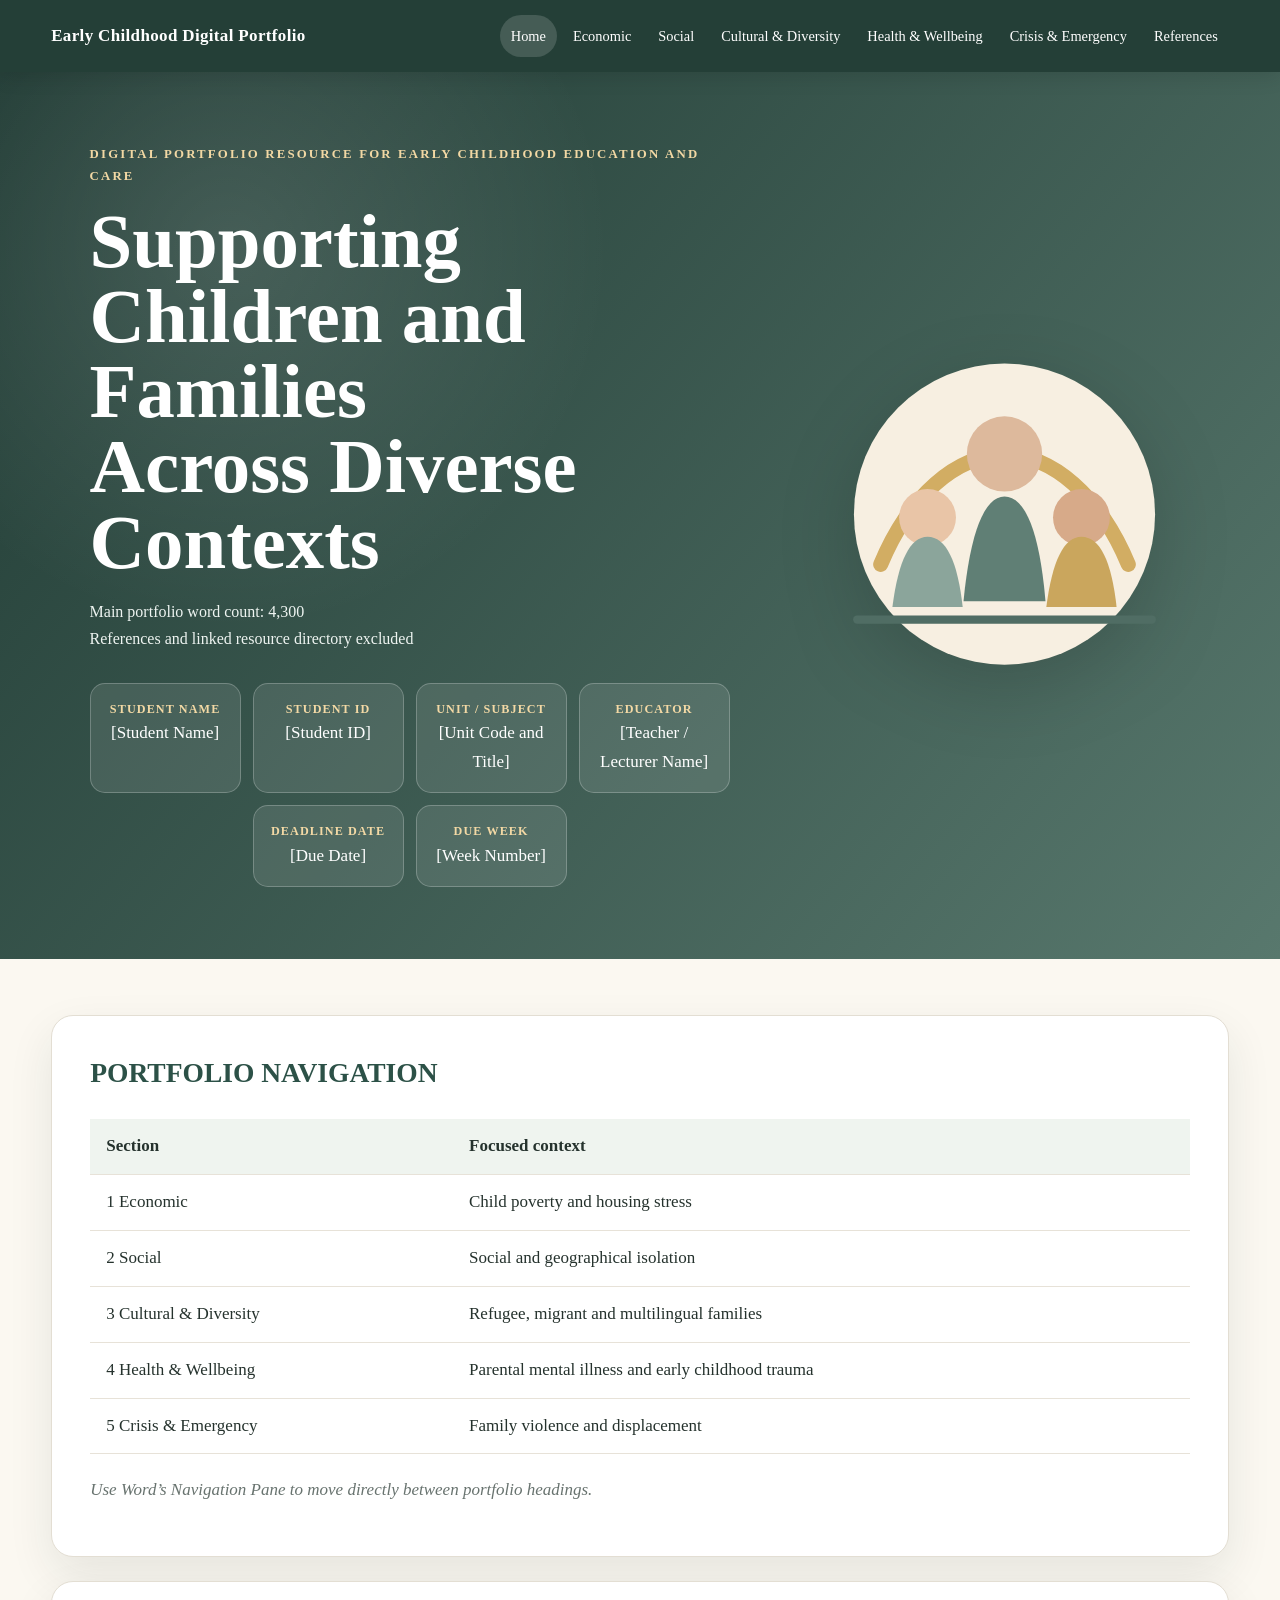
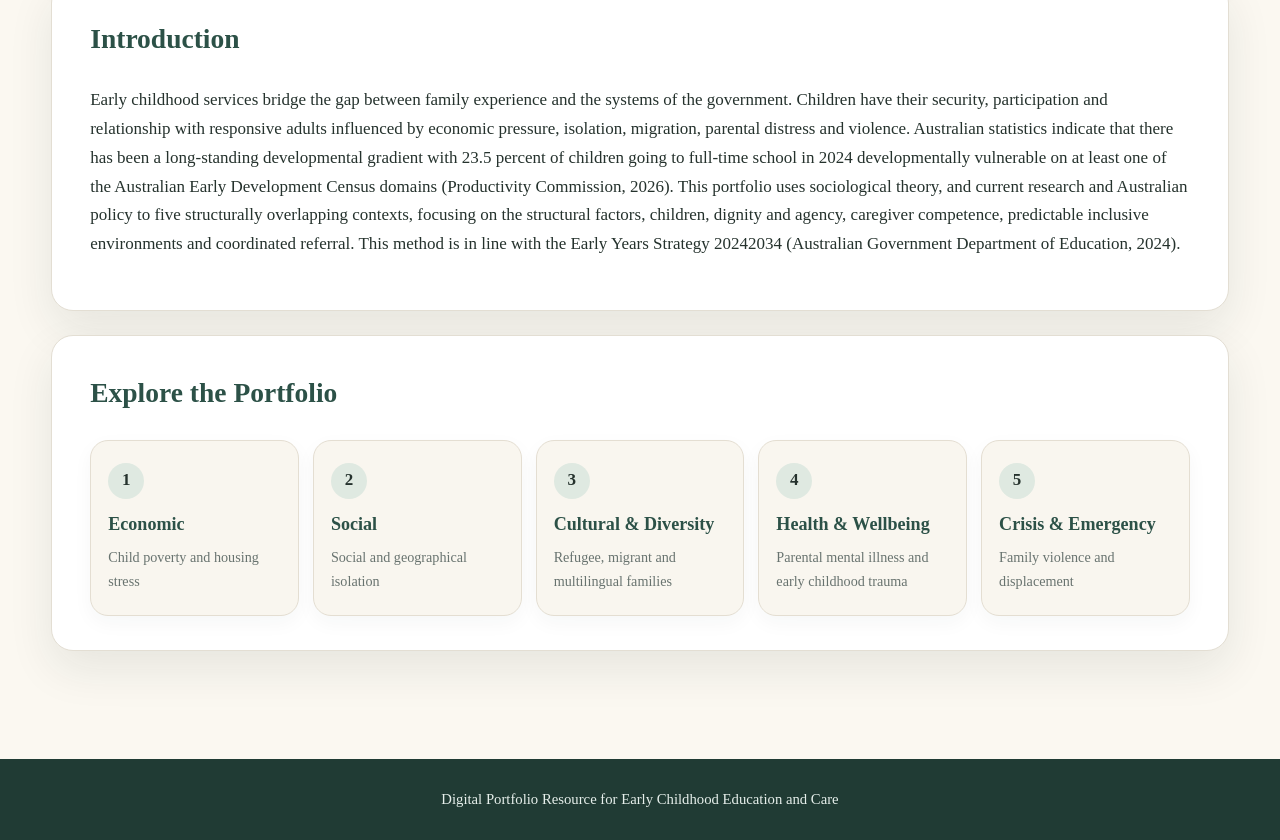
==== index.html @ db1352a1 "Force portfolio redesign refresh" ====
<!doctype html><html lang="en"><head><meta charset="utf-8"><meta name="viewport" content="width=device-width,initial-scale=1"><title>Supporting Children and Families Across Diverse Contexts</title><link rel="stylesheet" href="styles.css?v=20260817e"></head><body>
<nav><div class="brand">Early Childhood Digital Portfolio</div><div class="links">
<a class="active" href="index.html">Home</a><a href="economic.html">Economic</a><a href="social.html">Social</a>
<a href="cultural.html">Cultural &amp; Diversity</a><a href="health.html">Health &amp; Wellbeing</a>
<a href="crisis.html">Crisis &amp; Emergency</a><a href="references.html">References</a></div></nav>
<header class="home-hero"><div class="hero-inner"><div class="hero-kicker">Digital Portfolio Resource for Early Childhood Education and Care</div><h1>Supporting Children and Families<br>Across Diverse Contexts</h1><p class="wordcount">Main portfolio word count: 4,300<br>References and linked resource directory excluded</p>
<div class="details"><div class="detail"><b>Student Name</b>[Student Name]</div><div class="detail"><b>Student ID</b>[Student ID]</div><div class="detail"><b>Unit / Subject</b>[Unit Code and Title]</div><div class="detail"><b>Educator</b>[Teacher / Lecturer Name]</div><div class="detail"><b>Deadline Date</b>[Due Date]</div><div class="detail"><b>Due Week</b>[Week Number]</div></div></div></header>
<main class="home-main"><section class="home-section"><h2>PORTFOLIO NAVIGATION</h2><table class='portfolio-table'><tr><td>Section</td><td>Focused context</td></tr><tr><td>1  Economic</td><td>Child poverty and housing stress</td></tr><tr><td>2  Social</td><td>Social and geographical isolation</td></tr><tr><td>3  Cultural &amp; Diversity</td><td>Refugee, migrant and multilingual families</td></tr><tr><td>4  Health &amp; Wellbeing</td><td>Parental mental illness and early childhood trauma</td></tr><tr><td>5  Crisis &amp; Emergency</td><td>Family violence and displacement</td></tr></table><p class="nav-note">Use Word’s Navigation Pane to move directly between portfolio headings.</p></section>
<section class="home-section intro"><h2>Introduction</h2><p>Early childhood services bridge the gap between family experience and the systems of the government. Children have their security, participation and relationship with responsive adults influenced by economic pressure, isolation, migration, parental distress and violence. Australian statistics indicate that there has been a long-standing developmental gradient with 23.5 percent of children going to full-time school in 2024 developmentally vulnerable on at least one of the Australian Early Development Census domains (Productivity Commission, 2026). This portfolio uses sociological theory, and current research and Australian policy to five structurally overlapping contexts, focusing on the structural factors, children, dignity and agency, caregiver competence, predictable inclusive environments and coordinated referral. This method is in line with the Early Years Strategy 20242034 (Australian Government Department of Education, 2024).</p></section>
<section class="home-section"><h2>Explore the Portfolio</h2><div class="context-grid">
<a href="economic.html"><span>1</span><strong>Economic</strong><small>Child poverty and housing stress</small></a>
<a href="social.html"><span>2</span><strong>Social</strong><small>Social and geographical isolation</small></a>
<a href="cultural.html"><span>3</span><strong>Cultural &amp; Diversity</strong><small>Refugee, migrant and multilingual families</small></a>
<a href="health.html"><span>4</span><strong>Health &amp; Wellbeing</strong><small>Parental mental illness and early childhood trauma</small></a>
<a href="crisis.html"><span>5</span><strong>Crisis &amp; Emergency</strong><small>Family violence and displacement</small></a>
</div></section></main>
<footer>Digital Portfolio Resource for Early Childhood Education and Care</footer></body></html>
---- styles.css ----
:root{--ink:#25322d;--muted:#68736f;--paper:#fbf8f1;--white:#fff;--deep:#203b34;--sage:#dfe9e1;--gold:#cba65e;--line:#e3ded3;--shadow:0 18px 46px rgba(24,47,39,.09);--radius:22px}*{box-sizing:border-box}html{scroll-behavior:smooth}body{margin:0;background:var(--paper);color:var(--ink);font-family:"Times New Roman",Times,serif;line-height:1.7;font-size:17px}a{color:inherit}nav{position:sticky;top:0;z-index:100;min-height:72px;padding:0 4vw;background:rgba(31,59,51,.975);color:#fff;display:flex;align-items:center;justify-content:space-between;gap:28px;box-shadow:0 3px 20px rgba(0,0,0,.13);backdrop-filter:blur(10px)}nav .brand{font-weight:700;letter-spacing:.02em;white-space:nowrap}nav .links{display:flex;flex-wrap:wrap;gap:5px;justify-content:flex-end}nav a{text-decoration:none;font-size:.9rem;padding:9px 11px;border-radius:999px}nav a:hover,nav a.active{background:rgba(255,255,255,.15)}.hero-kicker{font-size:.8rem;text-transform:uppercase;letter-spacing:.17em;color:#f2d8a4;font-weight:700;margin-bottom:16px}.context-hero{position:relative;overflow:hidden;min-height:470px;padding:78px 45% 78px 7vw;display:flex;flex-direction:column;justify-content:center;color:#fff}.context-hero:before{content:"";position:absolute;inset:0;background:radial-gradient(circle at 16% 18%,rgba(255,255,255,.14),transparent 30%),linear-gradient(115deg,rgba(10,37,30,.08),rgba(10,37,30,.34));pointer-events:none}.context-hero:after{content:"";position:absolute;right:4vw;top:50%;transform:translateY(-50%);width:34vw;max-width:480px;height:330px;background-repeat:no-repeat;background-position:center;background-size:contain;filter:drop-shadow(0 22px 38px rgba(0,0,0,.16));opacity:.98}.context-hero>*{position:relative;z-index:2}.context-hero h1{font-size:clamp(2.8rem,5.3vw,5.2rem);line-height:1.02;margin:0;max-width:920px}.tone-economic{background:linear-gradient(135deg,#284d43,#55756b)}.tone-social{background:linear-gradient(135deg,#344c49,#6c8178)}.tone-cultural{background:linear-gradient(135deg,#395963,#6f8589)}.tone-health{background:linear-gradient(135deg,#42574e,#7d887c)}.tone-crisis{background:linear-gradient(135deg,#484d4a,#777a75)}.tone-reference{background:linear-gradient(135deg,#304d44,#6b7e75)}.tone-economic:after{background-image:url("data:image/svg+xml,%3Csvg xmlns='http://www.w3.org/2000/svg' viewBox='0 0 420 300'%3E%3Crect x='64' y='118' width='292' height='142' rx='18' fill='%23f9f2e4'/%3E%3Cpath d='M45 132L210 38l165 94' fill='none' stroke='%23f9f2e4' stroke-width='22' stroke-linecap='round'/%3E%3Crect x='100' y='164' width='66' height='96' rx='8' fill='%23d8b56f'/%3E%3Crect x='216' y='158' width='98' height='62' rx='10' fill='%239bbcaf'/%3E%3Ccircle cx='191' cy='180' r='28' fill='%23f0c7aa'/%3E%3Ccircle cx='236' cy='198' r='21' fill='%23ddb192'/%3E%3Cpath d='M157 248c12-46 28-66 48-66 20 0 37 23 45 66' fill='%235e8277'/%3E%3Cpath d='M213 249c6-31 16-47 29-47 14 0 25 17 31 47' fill='%23d8b56f'/%3E%3C/svg%3E")}.tone-social:after{background-image:url("data:image/svg+xml,%3Csvg xmlns='http://www.w3.org/2000/svg' viewBox='0 0 420 300'%3E%3Ccircle cx='210' cy='145' r='72' fill='%23f6efe4'/%3E%3Ccircle cx='210' cy='116' r='27' fill='%23e8b999'/%3E%3Cpath d='M164 208c10-51 25-78 46-78 23 0 40 29 48 78' fill='%236d8d82'/%3E%3Cg fill='%23d9b86e'%3E%3Ccircle cx='75' cy='78' r='24'/%3E%3Ccircle cx='345' cy='78' r='24'/%3E%3Ccircle cx='66' cy='232' r='24'/%3E%3Ccircle cx='354' cy='232' r='24'/%3E%3C/g%3E%3Cg stroke='%23f6efe4' stroke-width='7' stroke-linecap='round'%3E%3Cpath d='M97 91l66 33'/%3E%3Cpath d='M323 91l-66 33'/%3E%3Cpath d='M89 218l74-42'/%3E%3Cpath d='M331 218l-74-42'/%3E%3C/g%3E%3C/svg%3E")}.tone-cultural:after{background-image:url("data:image/svg+xml,%3Csvg xmlns='http://www.w3.org/2000/svg' viewBox='0 0 420 300'%3E%3Ccircle cx='210' cy='150' r='104' fill='%23f8f1e7'/%3E%3Cpath d='M108 151h204M210 46c-43 41-61 76-61 104 0 29 20 66 61 104M210 46c43 41 61 76 61 104 0 29-20 66-61 104' fill='none' stroke='%236a8a81' stroke-width='9'/%3E%3Cellipse cx='210' cy='150' rx='104' ry='41' fill='none' stroke='%236a8a81' stroke-width='9'/%3E%3Cg fill='%23d5ad62'%3E%3Ccircle cx='112' cy='85' r='12'/%3E%3Ccircle cx='314' cy='113' r='12'/%3E%3Ccircle cx='148' cy='224' r='12'/%3E%3Ccircle cx='290' cy='214' r='12'/%3E%3C/g%3E%3C/svg%3E")}.tone-health:after{background-image:url("data:image/svg+xml,%3Csvg xmlns='http://www.w3.org/2000/svg' viewBox='0 0 420 300'%3E%3Cpath d='M210 250C103 183 68 118 95 75c25-40 83-29 115 9 32-38 90-49 115-9 27 43-8 108-115 175z' fill='%23f5eee5'/%3E%3Cpath d='M140 156c24-45 52-60 70-31 18-29 46-14 70 31' fill='none' stroke='%236c8b82' stroke-width='12' stroke-linecap='round'/%3E%3Ccircle cx='165' cy='132' r='9' fill='%23d4ad63'/%3E%3Ccircle cx='255' cy='132' r='9' fill='%23d4ad63'/%3E%3Cpath d='M174 190c26 19 50 19 72 0' fill='none' stroke='%236c8b82' stroke-width='10' stroke-linecap='round'/%3E%3C/svg%3E")}.tone-crisis:after{background-image:url("data:image/svg+xml,%3Csvg xmlns='http://www.w3.org/2000/svg' viewBox='0 0 420 300'%3E%3Cpath d='M210 32l130 46v77c0 71-47 112-130 130-83-18-130-59-130-130V78z' fill='%23f7f0e5'/%3E%3Cpath d='M210 75v164' stroke='%236d827b' stroke-width='11'/%3E%3Cpath d='M148 138h124' stroke='%236d827b' stroke-width='11' stroke-linecap='round'/%3E%3Ccircle cx='210' cy='138' r='36' fill='%23d3aa61' opacity='.92'/%3E%3C/svg%3E")}.tone-reference:after{background-image:url("data:image/svg+xml,%3Csvg xmlns='http://www.w3.org/2000/svg' viewBox='0 0 420 300'%3E%3Crect x='72' y='42' width='276' height='216' rx='20' fill='%23f8f1e7'/%3E%3Cpath d='M116 95h188M116 132h188M116 169h150M116 206h175' stroke='%236b8a81' stroke-width='11' stroke-linecap='round'/%3E%3Ccircle cx='302' cy='206' r='28' fill='%23d4ad63'/%3E%3C/svg%3E")}.portfolio-page{width:min(1180px,92%);margin:0 auto;padding:58px 0 86px;display:grid;grid-template-columns:repeat(2,minmax(0,1fr));gap:14px}.portfolio-page>h2,.portfolio-page>h3,.portfolio-page>p{grid-column:1/-1}.portfolio-page>h2{margin:24px 0 4px;padding:22px 26px 13px;background:transparent;color:#2c5147;font-size:1.78rem;line-height:1.25;position:relative;border-top:1px solid #ded8ca}.portfolio-page>h2:first-child{margin-top:0;border-top:0}.portfolio-page>h2:before{content:"";display:inline-block;width:6px;height:1.05em;background:var(--gold);border-radius:8px;margin-right:12px;vertical-align:-.08em}.portfolio-page>p{margin:0 0 5px;background:#fff;border:1px solid var(--line);border-radius:18px;padding:24px 27px;box-shadow:0 8px 24px rgba(24,47,39,.05)}.portfolio-page>h3{margin:20px 0 0;color:#3b5e55;font-size:1.28rem;padding:12px 2px 5px;border-bottom:1px solid #ddd5c7}.source-item{background:#fff;border:1px solid var(--line);border-radius:17px;padding:19px 21px;box-shadow:0 7px 20px rgba(24,47,39,.045);min-height:100%}.portfolio-page.reference-page{display:block}.reference-page>p{margin:0 0 12px;background:#fff;border:1px solid var(--line);border-radius:15px;padding:18px 21px;box-shadow:0 5px 16px rgba(24,47,39,.035);overflow-wrap:anywhere}.reference-page a{color:#2c6254}.home-hero{position:relative;overflow:hidden;min-height:610px;padding:72px 43% 72px 7vw;color:#fff;background:linear-gradient(130deg,#203b34,#58786d);display:flex;align-items:center}.home-hero:before{content:"";position:absolute;inset:0;background:radial-gradient(circle at 18% 20%,rgba(255,255,255,.13),transparent 30%)}.home-hero:after{content:"";position:absolute;right:4.5vw;top:50%;transform:translateY(-50%);width:34vw;max-width:510px;height:430px;background-repeat:no-repeat;background-position:center;background-size:contain;background-image:url("data:image/svg+xml,%3Csvg xmlns='http://www.w3.org/2000/svg' viewBox='0 0 520 430'%3E%3Ccircle cx='260' cy='214' r='180' fill='%23f7efe1'/%3E%3Cpath d='M112 274c34-82 91-131 148-131s114 49 148 131' fill='none' stroke='%23d2ad63' stroke-width='18' stroke-linecap='round'/%3E%3Ccircle cx='260' cy='142' r='45' fill='%23ddb99c'/%3E%3Ccircle cx='168' cy='218' r='34' fill='%23e9c5a7'/%3E%3Ccircle cx='352' cy='218' r='34' fill='%23d7aa89'/%3E%3Cpath d='M211 318c8-82 25-125 49-125 25 0 42 43 49 125' fill='%23607f75'/%3E%3Cpath d='M126 325c7-55 21-84 42-84 22 0 36 29 42 84' fill='%238ba59b'/%3E%3Cpath d='M310 325c7-55 21-84 42-84 22 0 36 29 42 84' fill='%23caa65d'/%3E%3Cpath d='M84 340h352' stroke='%23506d64' stroke-width='10' stroke-linecap='round'/%3E%3C/svg%3E");filter:drop-shadow(0 22px 38px rgba(0,0,0,.16))}.home-hero>div{position:relative;z-index:2;width:100%}.home-hero h1{font-size:clamp(3.2rem,6vw,5.9rem);line-height:.98;margin:.45rem 0 1.15rem;max-width:900px}.wordcount{font-size:1rem;max-width:650px;color:#eef4f1}.details{display:grid;grid-template-columns:repeat(8,1fr);gap:12px;margin-top:30px;max-width:860px}.details .detail:nth-child(-n+4){grid-column:span 2}.details .detail:nth-child(5){grid-column:3/span 2}.details .detail:nth-child(6){grid-column:5/span 2}.detail{background:rgba(255,255,255,.1);border:1px solid rgba(255,255,255,.23);padding:15px 14px;border-radius:15px;text-align:center}.detail b{display:block;color:#f3d9a5;font-size:.76rem;text-transform:uppercase;letter-spacing:.09em}.home-main{width:min(1180px,92%);margin:auto;padding:56px 0 84px}.home-section{background:#fff;border:1px solid var(--line);border-radius:var(--radius);padding:34px 38px;box-shadow:var(--shadow);margin-bottom:24px}.home-section h2{color:#2c5147;font-size:1.72rem;margin-top:0}.portfolio-table{width:100%;border-collapse:collapse;margin:10px 0 22px}.portfolio-table td{padding:13px 16px;border-bottom:1px solid #e7e2d8}.portfolio-table tr:first-child td{font-weight:700;background:#eff4ef}.context-grid{display:grid;grid-template-columns:repeat(5,1fr);gap:14px}.context-grid a{background:#f9f6ef;border:1px solid #e4ded2;border-radius:18px;padding:22px 17px;text-decoration:none;transition:.2s;box-shadow:0 7px 20px rgba(24,47,39,.04)}.context-grid a:hover{transform:translateY(-4px);box-shadow:0 14px 30px rgba(24,47,39,.09)}.context-grid span{display:inline-grid;place-items:center;width:36px;height:36px;border-radius:50%;background:var(--sage);font-weight:700}.context-grid strong{display:block;color:#2c5147;font-size:1.13rem;margin-top:10px}.context-grid small{display:block;color:var(--muted);margin-top:5px}.nav-note{color:var(--muted);font-style:italic}.portfolio-map{display:none}footer{background:#203b34;color:#e6efeb;text-align:center;padding:28px 5%;font-size:.92rem}@media(max-width:1050px){.context-hero,.home-hero{padding-right:7vw;padding-bottom:380px}.context-hero:after,.home-hero:after{right:50%;transform:translate(50%,0);top:auto;bottom:28px;width:min(72vw,470px);height:310px}.home-hero:after{height:330px}.context-grid{grid-template-columns:repeat(2,1fr)}.details{grid-template-columns:repeat(2,1fr);max-width:none}.details .detail:nth-child(-n+4),.details .detail:nth-child(5),.details .detail:nth-child(6){grid-column:auto}}@media(max-width:820px){nav{position:relative;align-items:flex-start;flex-direction:column;padding:14px 5vw}.portfolio-page{grid-template-columns:1fr}.context-hero{padding-left:6vw;padding-right:6vw}.home-hero{padding-left:6vw;padding-right:6vw}.home-section{padding:28px 24px}.context-grid{grid-template-columns:1fr 1fr}.portfolio-table{font-size:.92rem}}@media(max-width:560px){body{font-size:16px}.context-grid,.details{grid-template-columns:1fr}.context-hero h1{font-size:2.7rem}.home-hero h1{font-size:3rem}.portfolio-page{width:94%}.portfolio-page>p,.source-item{padding:19px 18px}.context-hero,.home-hero{padding-bottom:325px}.context-hero:after,.home-hero:after{height:260px;bottom:20px}}
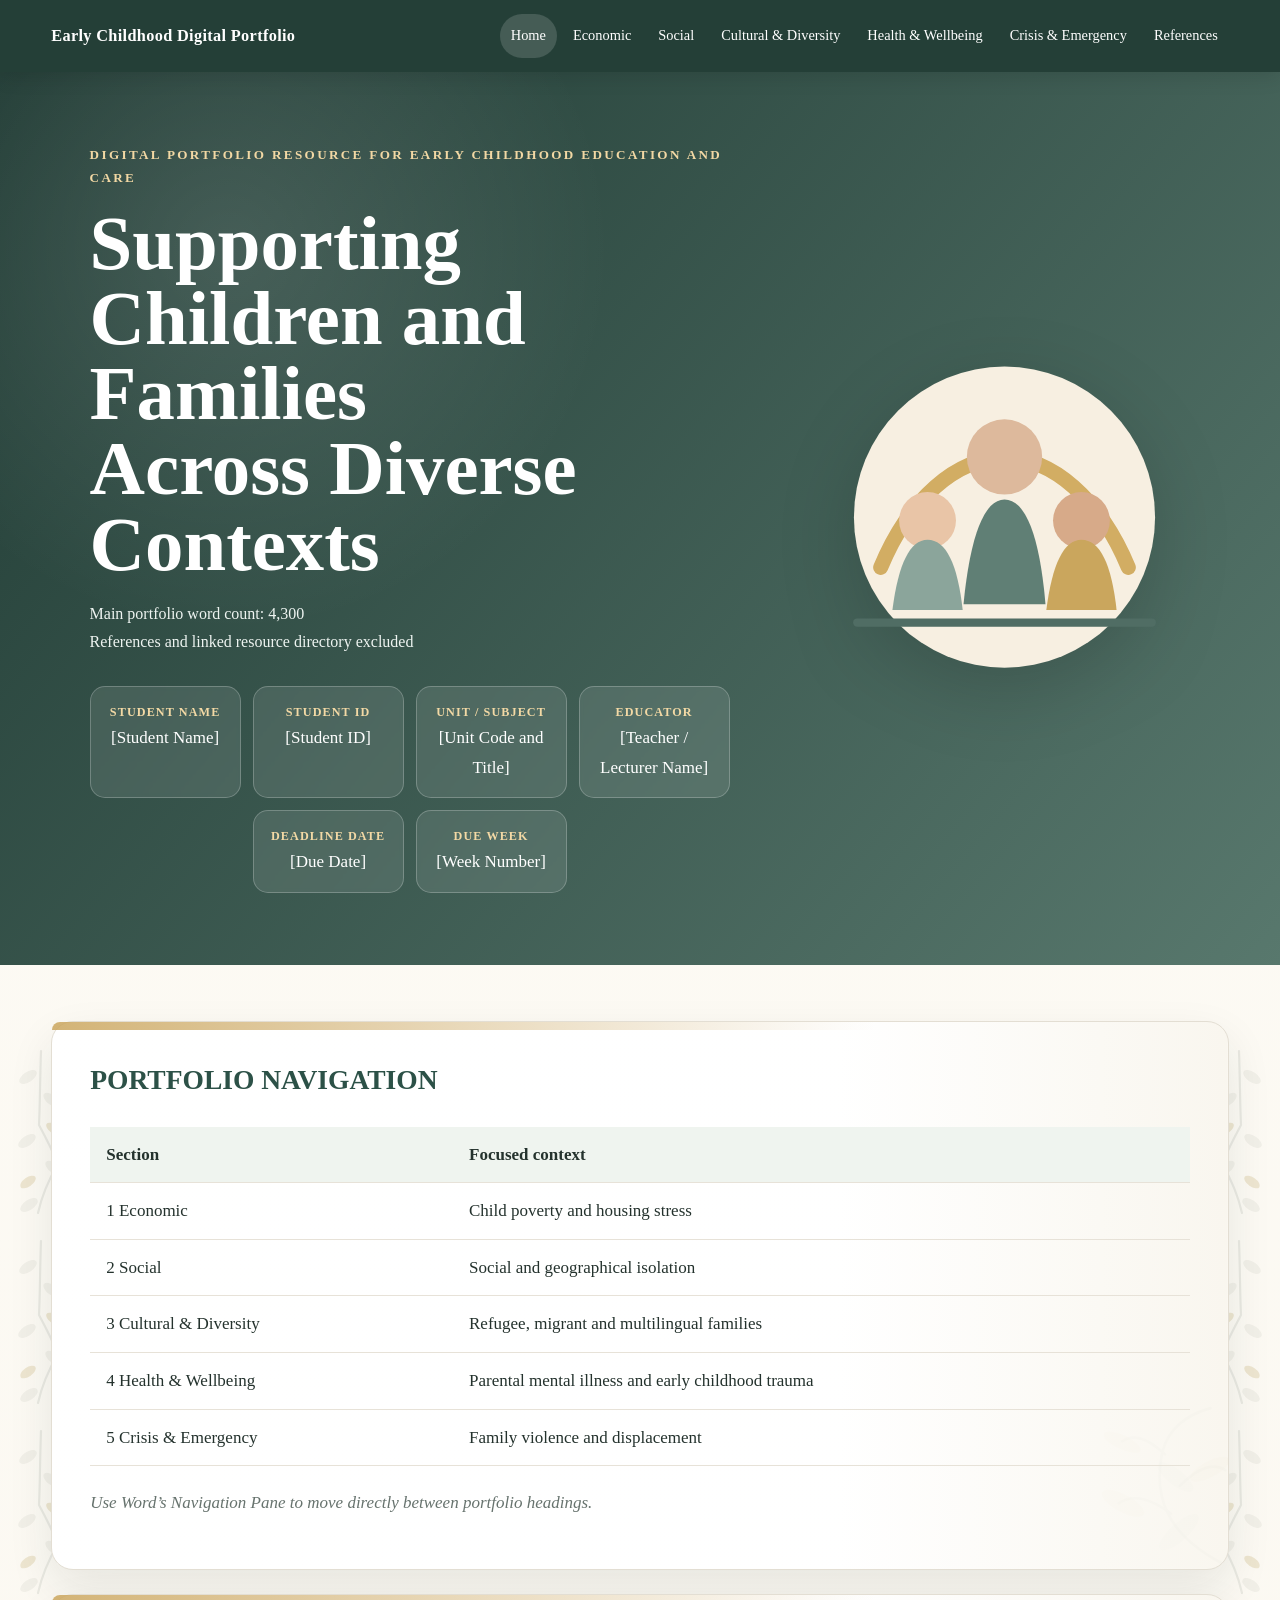
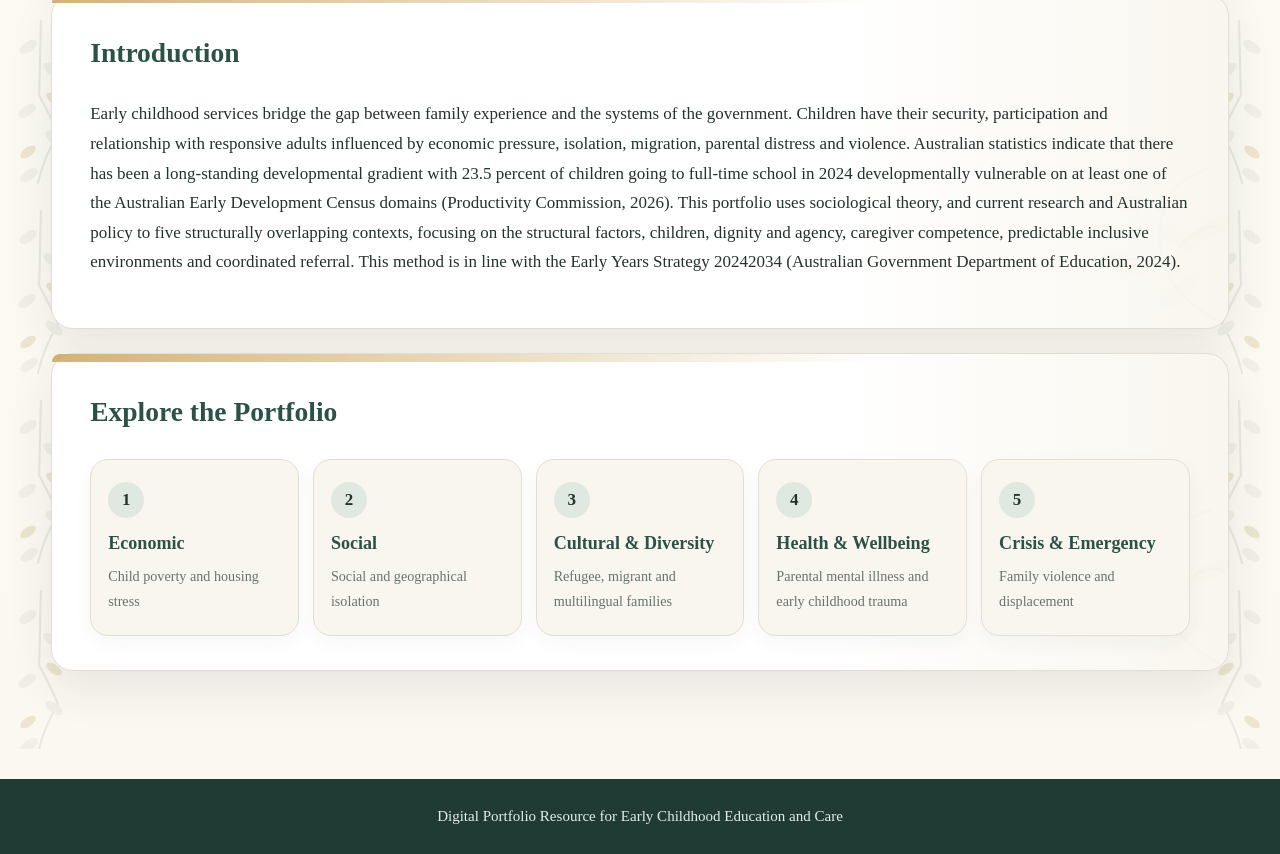
==== commit 91aa411d: "Switch home page to v9 portfolio floral styling" ====
--- a/index.html
+++ b/index.html
@@ -1,4 +1,4 @@
-<!doctype html><html lang="en"><head><meta charset="utf-8"><meta name="viewport" content="width=device-width,initial-scale=1"><title>Supporting Children and Families Across Diverse Contexts</title><link rel="stylesheet" href="styles.css?v=20260817e"></head><body>
+<!doctype html><html lang="en"><head><meta charset="utf-8"><meta name="viewport" content="width=device-width,initial-scale=1"><title>Supporting Children and Families Across Diverse Contexts</title><link rel="stylesheet" href="portfolio-v9.css?v=9"></head><body>
 <nav><div class="brand">Early Childhood Digital Portfolio</div><div class="links">
 <a class="active" href="index.html">Home</a><a href="economic.html">Economic</a><a href="social.html">Social</a>
 <a href="cultural.html">Cultural &amp; Diversity</a><a href="health.html">Health &amp; Wellbeing</a>
@@ -12,6 +12,6 @@
 <a href="social.html"><span>2</span><strong>Social</strong><small>Social and geographical isolation</small></a>
 <a href="cultural.html"><span>3</span><strong>Cultural &amp; Diversity</strong><small>Refugee, migrant and multilingual families</small></a>
 <a href="health.html"><span>4</span><strong>Health &amp; Wellbeing</strong><small>Parental mental illness and early childhood trauma</small></a>
-<a href="crisis.html"><span>5</span><strong>Crisis &amp; Emergency</strong><small>Family violence and displacement</small></a>
+<a href="crisis.html"><span>5</span><strong>Crisis &amp Emergency</strong><small>Family violence and displacement</small></a>
 </div></section></main>
 <footer>Digital Portfolio Resource for Early Childhood Education and Care</footer></body></html>
--- a/portfolio-v9.css
+++ b/portfolio-v9.css
@@ -0,0 +1,45 @@
+@import url("styles.css?v=8");
+
+/* v9: screenshot-style thin floral vines close to the content edges */
+main::before,main::after{display:none!important;content:none!important}
+
+.portfolio-page,.reference-page,.home-main{position:relative}
+.portfolio-page::before,.portfolio-page::after,.reference-page::before,.reference-page::after,.home-main::before,.home-main::after{
+  content:""!important;
+  display:block!important;
+  position:absolute!important;
+  top:82px!important;
+  bottom:30px!important;
+  width:52px!important;
+  height:auto!important;
+  pointer-events:none!important;
+  opacity:.42!important;
+  z-index:0!important;
+  background-repeat:repeat-y!important;
+  background-size:46px 190px!important;
+}
+.portfolio-page::before,.reference-page::before,.home-main::before{
+  left:-34px!important;
+  right:auto!important;
+  transform:none!important;
+  background-position:left top!important;
+  background-image:url("data:image/svg+xml,%3Csvg xmlns='http://www.w3.org/2000/svg' viewBox='0 0 46 190'%3E%3Cg fill='none' stroke='%23d0d2ca' stroke-width='2.2' stroke-linecap='round' stroke-linejoin='round'%3E%3Cpath d='M24 4c-1 28-1 52-2 74c7 13 14 27 19 39c-9 15-16 31-20 49'/%3E%3C/g%3E%3Cg fill='%23e2e1d8'%3E%3Cellipse cx='11' cy='30' rx='10' ry='5' transform='rotate(-34 11 30)'/%3E%3Cellipse cx='35' cy='53' rx='10' ry='5' transform='rotate(36 35 53)'/%3E%3Cellipse cx='10' cy='94' rx='10' ry='5' transform='rotate(-34 10 94)'/%3E%3Cellipse cx='37' cy='121' rx='10' ry='5' transform='rotate(36 37 121)'/%3E%3Cellipse cx='12' cy='158' rx='10' ry='5' transform='rotate(-34 12 158)'/%3E%3C/g%3E%3Cg fill='%23d8c99f'%3E%3Cellipse cx='37' cy='82' rx='9' ry='4.5' transform='rotate(35 37 82)'/%3E%3Cellipse cx='11' cy='135' rx='9' ry='4.5' transform='rotate(-35 11 135)'/%3E%3C/g%3E%3C/svg%3E")!important;
+}
+.portfolio-page::after,.reference-page::after,.home-main::after{
+  right:-34px!important;
+  left:auto!important;
+  transform:none!important;
+  background-position:right top!important;
+  background-image:url("data:image/svg+xml,%3Csvg xmlns='http://www.w3.org/2000/svg' viewBox='0 0 46 190'%3E%3Cg transform='translate(46 0) scale(-1 1)'%3E%3Cg fill='none' stroke='%23d0d2ca' stroke-width='2.2' stroke-linecap='round' stroke-linejoin='round'%3E%3Cpath d='M24 4c-1 28-1 52-2 74c7 13 14 27 19 39c-9 15-16 31-20 49'/%3E%3C/g%3E%3Cg fill='%23e2e1d8'%3E%3Cellipse cx='11' cy='30' rx='10' ry='5' transform='rotate(-34 11 30)'/%3E%3Cellipse cx='35' cy='53' rx='10' ry='5' transform='rotate(36 35 53)'/%3E%3Cellipse cx='10' cy='94' rx='10' ry='5' transform='rotate(-34 10 94)'/%3E%3Cellipse cx='37' cy='121' rx='10' ry='5' transform='rotate(36 37 121)'/%3E%3Cellipse cx='12' cy='158' rx='10' ry='5' transform='rotate(-34 12 158)'/%3E%3C/g%3E%3Cg fill='%23d8c99f'%3E%3Cellipse cx='37' cy='82' rx='9' ry='4.5' transform='rotate(35 37 82)'/%3E%3Cellipse cx='11' cy='135' rx='9' ry='4.5' transform='rotate(-35 11 135)'/%3E%3C/g%3E%3C/g%3E%3C/svg%3E")!important;
+}
+.portfolio-page>*,.reference-page>*,.home-main>*{position:relative;z-index:1}
+
+@media(max-width:900px){
+  .portfolio-page::before,.portfolio-page::after,.reference-page::before,.reference-page::after,.home-main::before,.home-main::after{
+    width:34px!important;
+    background-size:30px 160px!important;
+    opacity:.34!important;
+  }
+  .portfolio-page::before,.reference-page::before,.home-main::before{left:-17px!important}
+  .portfolio-page::after,.reference-page::after,.home-main::after{right:-17px!important}
+}
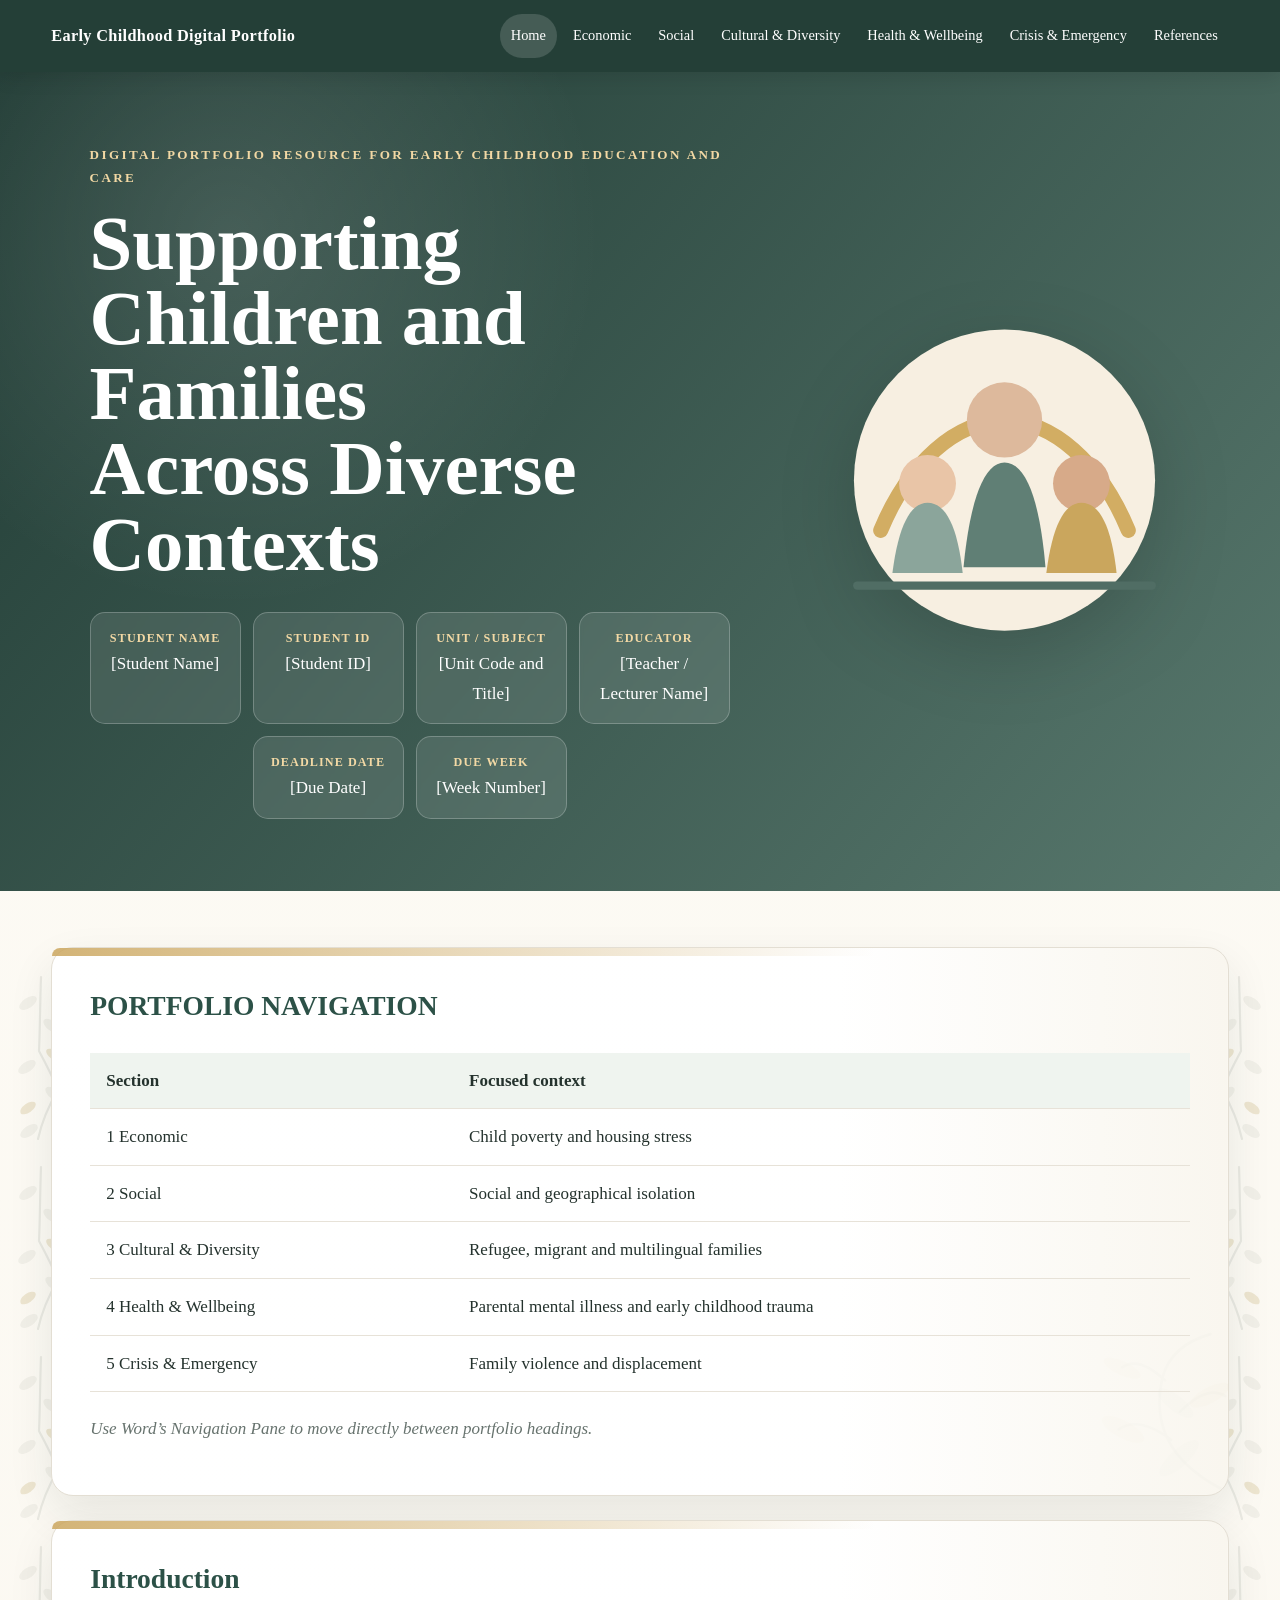
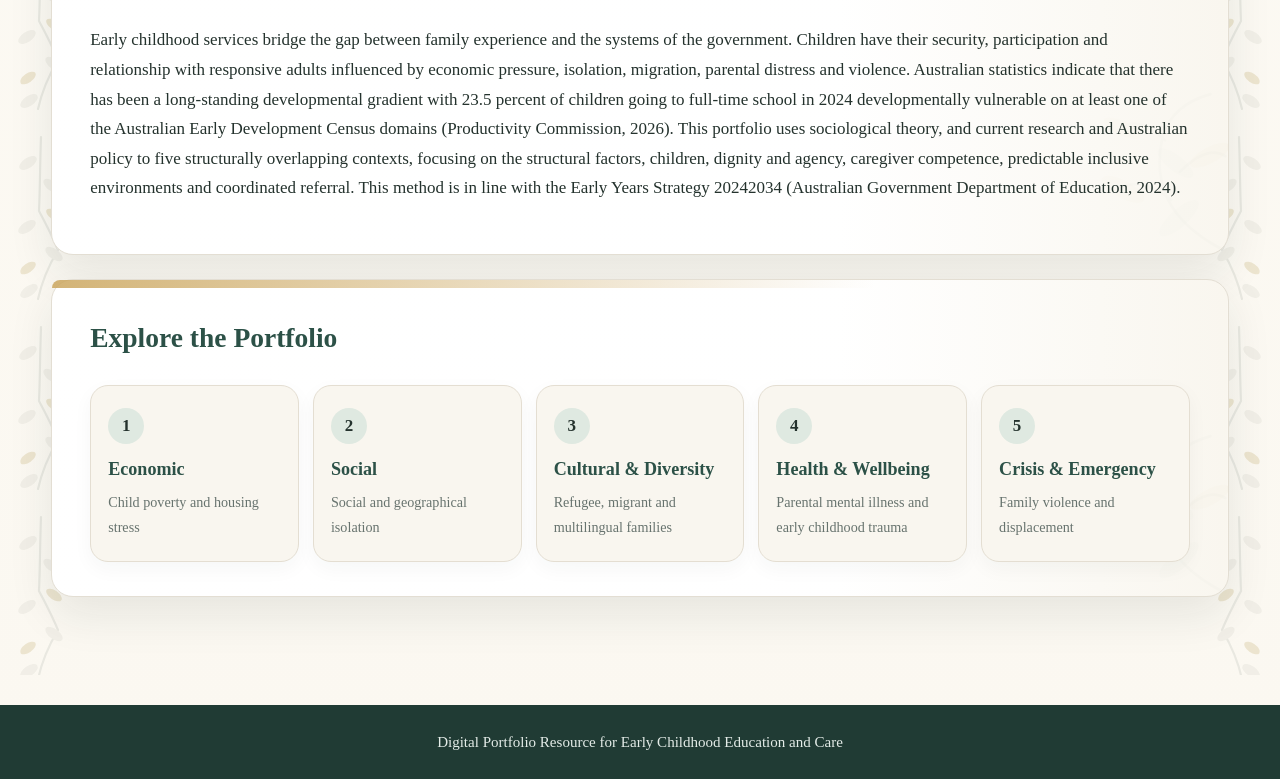
==== commit e4580b62: "Remove word count lines from home page" ====
--- a/index.html
+++ b/index.html
@@ -3,7 +3,7 @@
 <a class="active" href="index.html">Home</a><a href="economic.html">Economic</a><a href="social.html">Social</a>
 <a href="cultural.html">Cultural &amp; Diversity</a><a href="health.html">Health &amp; Wellbeing</a>
 <a href="crisis.html">Crisis &amp; Emergency</a><a href="references.html">References</a></div></nav>
-<header class="home-hero"><div class="hero-inner"><div class="hero-kicker">Digital Portfolio Resource for Early Childhood Education and Care</div><h1>Supporting Children and Families<br>Across Diverse Contexts</h1><p class="wordcount">Main portfolio word count: 4,300<br>References and linked resource directory excluded</p>
+<header class="home-hero"><div class="hero-inner"><div class="hero-kicker">Digital Portfolio Resource for Early Childhood Education and Care</div><h1>Supporting Children and Families<br>Across Diverse Contexts</h1>
 <div class="details"><div class="detail"><b>Student Name</b>[Student Name]</div><div class="detail"><b>Student ID</b>[Student ID]</div><div class="detail"><b>Unit / Subject</b>[Unit Code and Title]</div><div class="detail"><b>Educator</b>[Teacher / Lecturer Name]</div><div class="detail"><b>Deadline Date</b>[Due Date]</div><div class="detail"><b>Due Week</b>[Week Number]</div></div></div></header>
 <main class="home-main"><section class="home-section"><h2>PORTFOLIO NAVIGATION</h2><table class='portfolio-table'><tr><td>Section</td><td>Focused context</td></tr><tr><td>1  Economic</td><td>Child poverty and housing stress</td></tr><tr><td>2  Social</td><td>Social and geographical isolation</td></tr><tr><td>3  Cultural &amp; Diversity</td><td>Refugee, migrant and multilingual families</td></tr><tr><td>4  Health &amp; Wellbeing</td><td>Parental mental illness and early childhood trauma</td></tr><tr><td>5  Crisis &amp; Emergency</td><td>Family violence and displacement</td></tr></table><p class="nav-note">Use Word’s Navigation Pane to move directly between portfolio headings.</p></section>
 <section class="home-section intro"><h2>Introduction</h2><p>Early childhood services bridge the gap between family experience and the systems of the government. Children have their security, participation and relationship with responsive adults influenced by economic pressure, isolation, migration, parental distress and violence. Australian statistics indicate that there has been a long-standing developmental gradient with 23.5 percent of children going to full-time school in 2024 developmentally vulnerable on at least one of the Australian Early Development Census domains (Productivity Commission, 2026). This portfolio uses sociological theory, and current research and Australian policy to five structurally overlapping contexts, focusing on the structural factors, children, dignity and agency, caregiver competence, predictable inclusive environments and coordinated referral. This method is in line with the Early Years Strategy 20242034 (Australian Government Department of Education, 2024).</p></section>
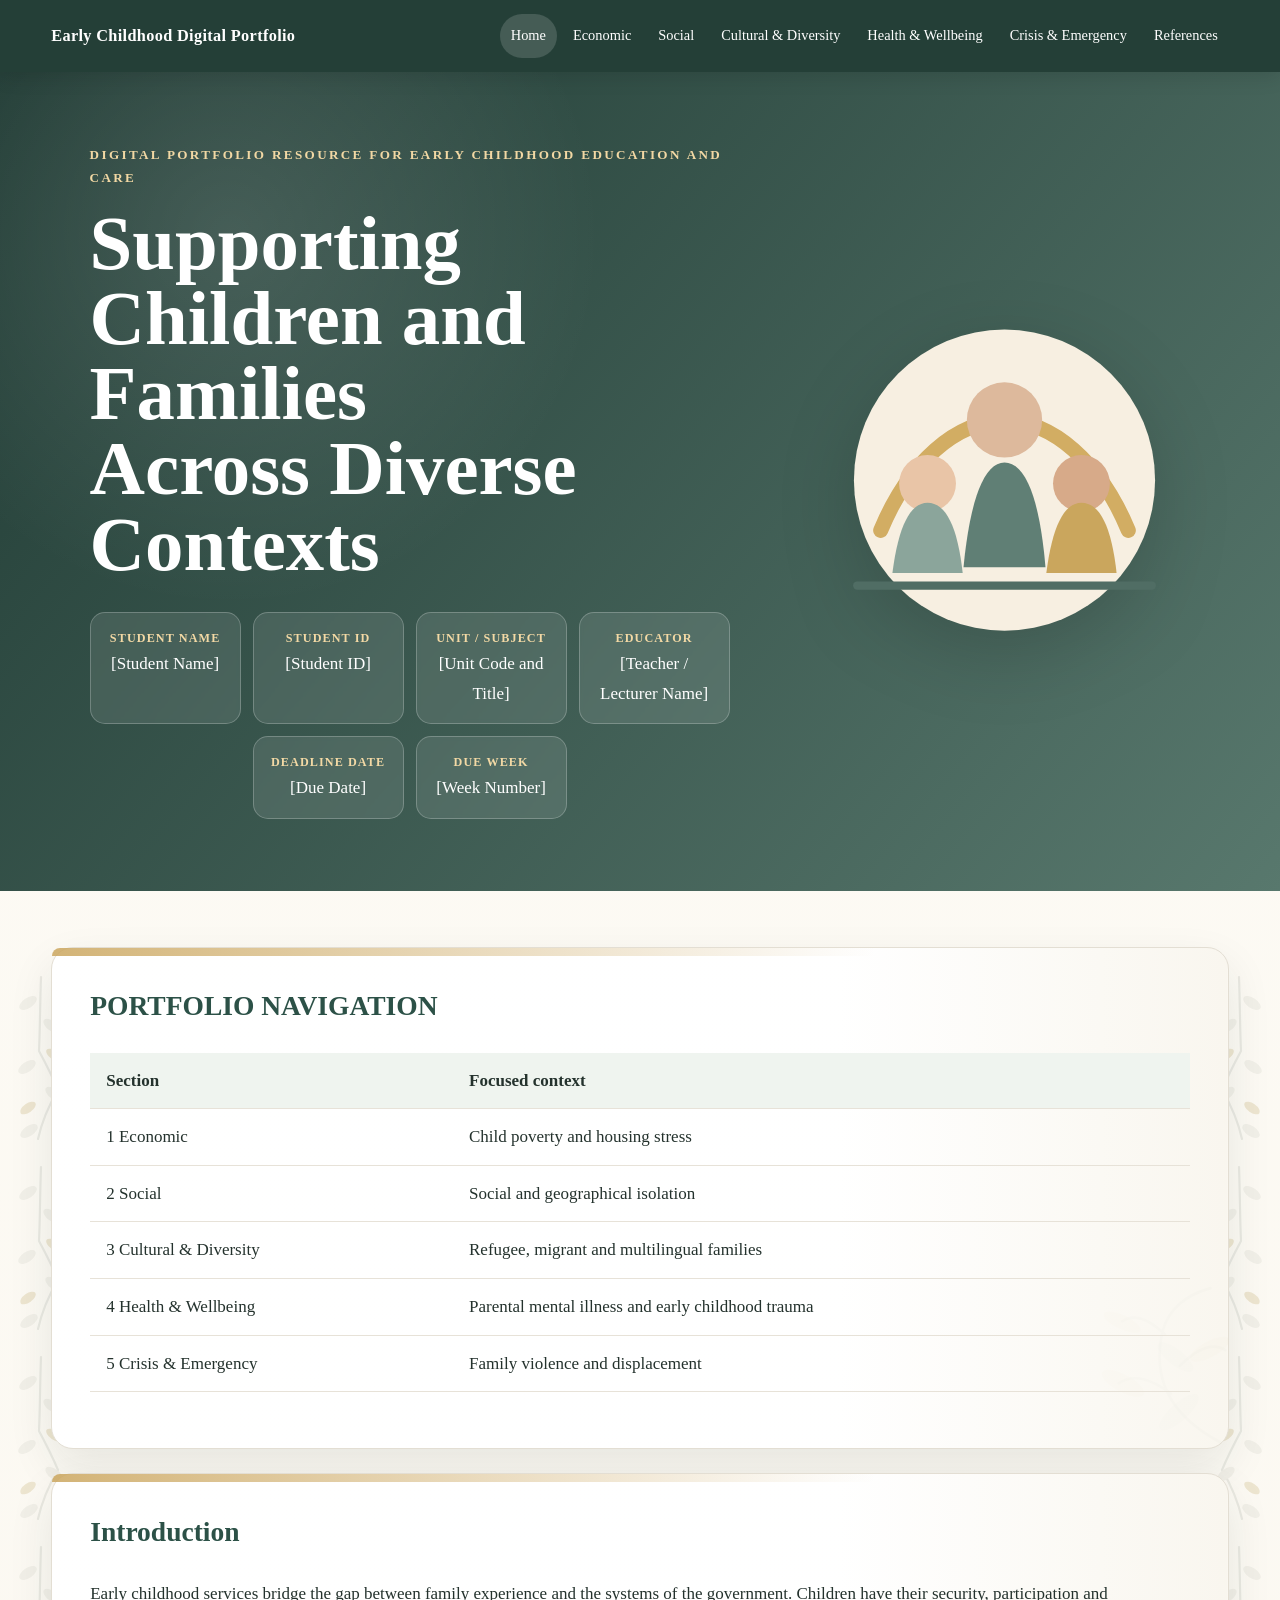
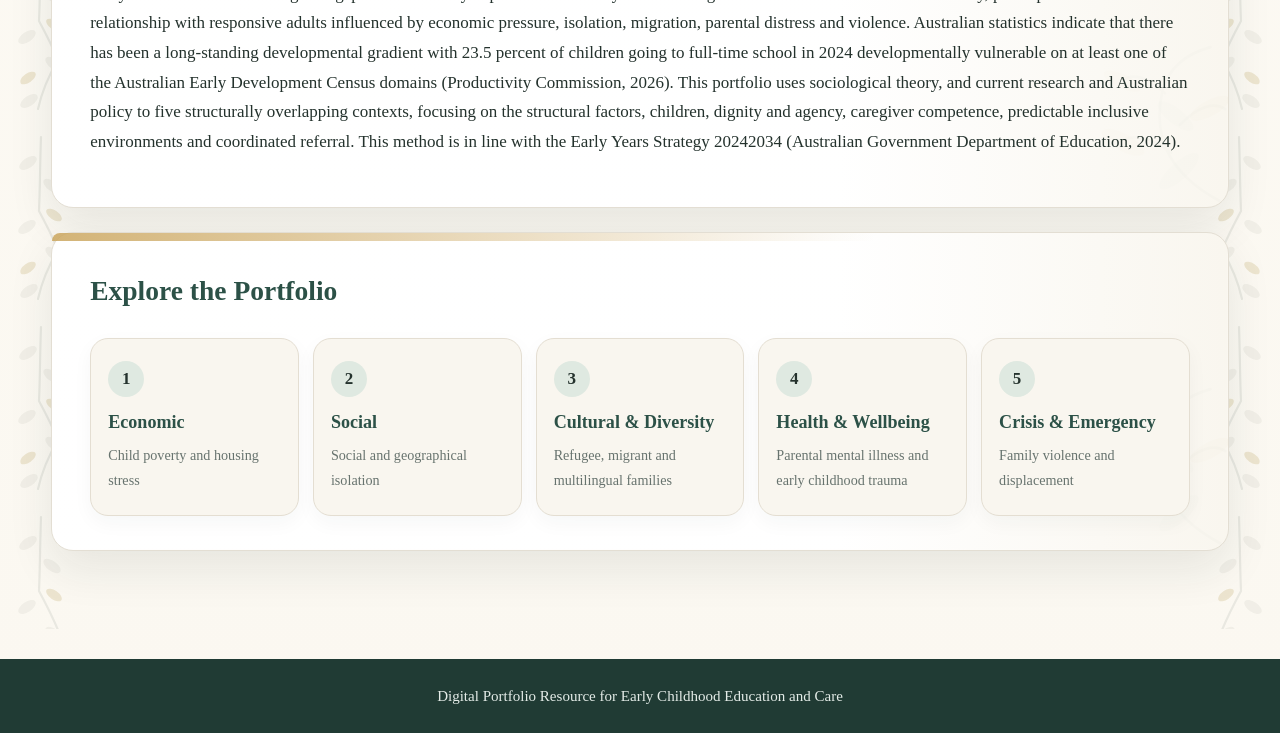
==== commit e6001d5b: "Remove Word navigation pane note from home page" ====
--- a/index.html
+++ b/index.html
@@ -1,11 +1,11 @@
-<!doctype html><html lang="en"><head><meta charset="utf-8"><meta name="viewport" content="width=device-width,initial-scale=1"><title>Supporting Children and Families Across Diverse Contexts</title><link rel="stylesheet" href="portfolio-v9.css?v=9"></head><body>
+<!doctype html><html lang="en"><head><meta charset="utf-8"><meta name="viewport" content="width=device-width,initial-scale=1"><title>Supporting Children and Families Across Diverse Contexts</title><link rel="stylesheet" href="portfolio-v9.css?v=10"></head><body>
 <nav><div class="brand">Early Childhood Digital Portfolio</div><div class="links">
 <a class="active" href="index.html">Home</a><a href="economic.html">Economic</a><a href="social.html">Social</a>
 <a href="cultural.html">Cultural &amp; Diversity</a><a href="health.html">Health &amp; Wellbeing</a>
 <a href="crisis.html">Crisis &amp; Emergency</a><a href="references.html">References</a></div></nav>
 <header class="home-hero"><div class="hero-inner"><div class="hero-kicker">Digital Portfolio Resource for Early Childhood Education and Care</div><h1>Supporting Children and Families<br>Across Diverse Contexts</h1>
 <div class="details"><div class="detail"><b>Student Name</b>[Student Name]</div><div class="detail"><b>Student ID</b>[Student ID]</div><div class="detail"><b>Unit / Subject</b>[Unit Code and Title]</div><div class="detail"><b>Educator</b>[Teacher / Lecturer Name]</div><div class="detail"><b>Deadline Date</b>[Due Date]</div><div class="detail"><b>Due Week</b>[Week Number]</div></div></div></header>
-<main class="home-main"><section class="home-section"><h2>PORTFOLIO NAVIGATION</h2><table class='portfolio-table'><tr><td>Section</td><td>Focused context</td></tr><tr><td>1  Economic</td><td>Child poverty and housing stress</td></tr><tr><td>2  Social</td><td>Social and geographical isolation</td></tr><tr><td>3  Cultural &amp; Diversity</td><td>Refugee, migrant and multilingual families</td></tr><tr><td>4  Health &amp; Wellbeing</td><td>Parental mental illness and early childhood trauma</td></tr><tr><td>5  Crisis &amp; Emergency</td><td>Family violence and displacement</td></tr></table><p class="nav-note">Use Word’s Navigation Pane to move directly between portfolio headings.</p></section>
+<main class="home-main"><section class="home-section"><h2>PORTFOLIO NAVIGATION</h2><table class='portfolio-table'><tr><td>Section</td><td>Focused context</td></tr><tr><td>1  Economic</td><td>Child poverty and housing stress</td></tr><tr><td>2  Social</td><td>Social and geographical isolation</td></tr><tr><td>3  Cultural &amp; Diversity</td><td>Refugee, migrant and multilingual families</td></tr><tr><td>4  Health &amp; Wellbeing</td><td>Parental mental illness and early childhood trauma</td></tr><tr><td>5  Crisis &amp; Emergency</td><td>Family violence and displacement</td></tr></table></section>
 <section class="home-section intro"><h2>Introduction</h2><p>Early childhood services bridge the gap between family experience and the systems of the government. Children have their security, participation and relationship with responsive adults influenced by economic pressure, isolation, migration, parental distress and violence. Australian statistics indicate that there has been a long-standing developmental gradient with 23.5 percent of children going to full-time school in 2024 developmentally vulnerable on at least one of the Australian Early Development Census domains (Productivity Commission, 2026). This portfolio uses sociological theory, and current research and Australian policy to five structurally overlapping contexts, focusing on the structural factors, children, dignity and agency, caregiver competence, predictable inclusive environments and coordinated referral. This method is in line with the Early Years Strategy 20242034 (Australian Government Department of Education, 2024).</p></section>
 <section class="home-section"><h2>Explore the Portfolio</h2><div class="context-grid">
 <a href="economic.html"><span>1</span><strong>Economic</strong><small>Child poverty and housing stress</small></a>
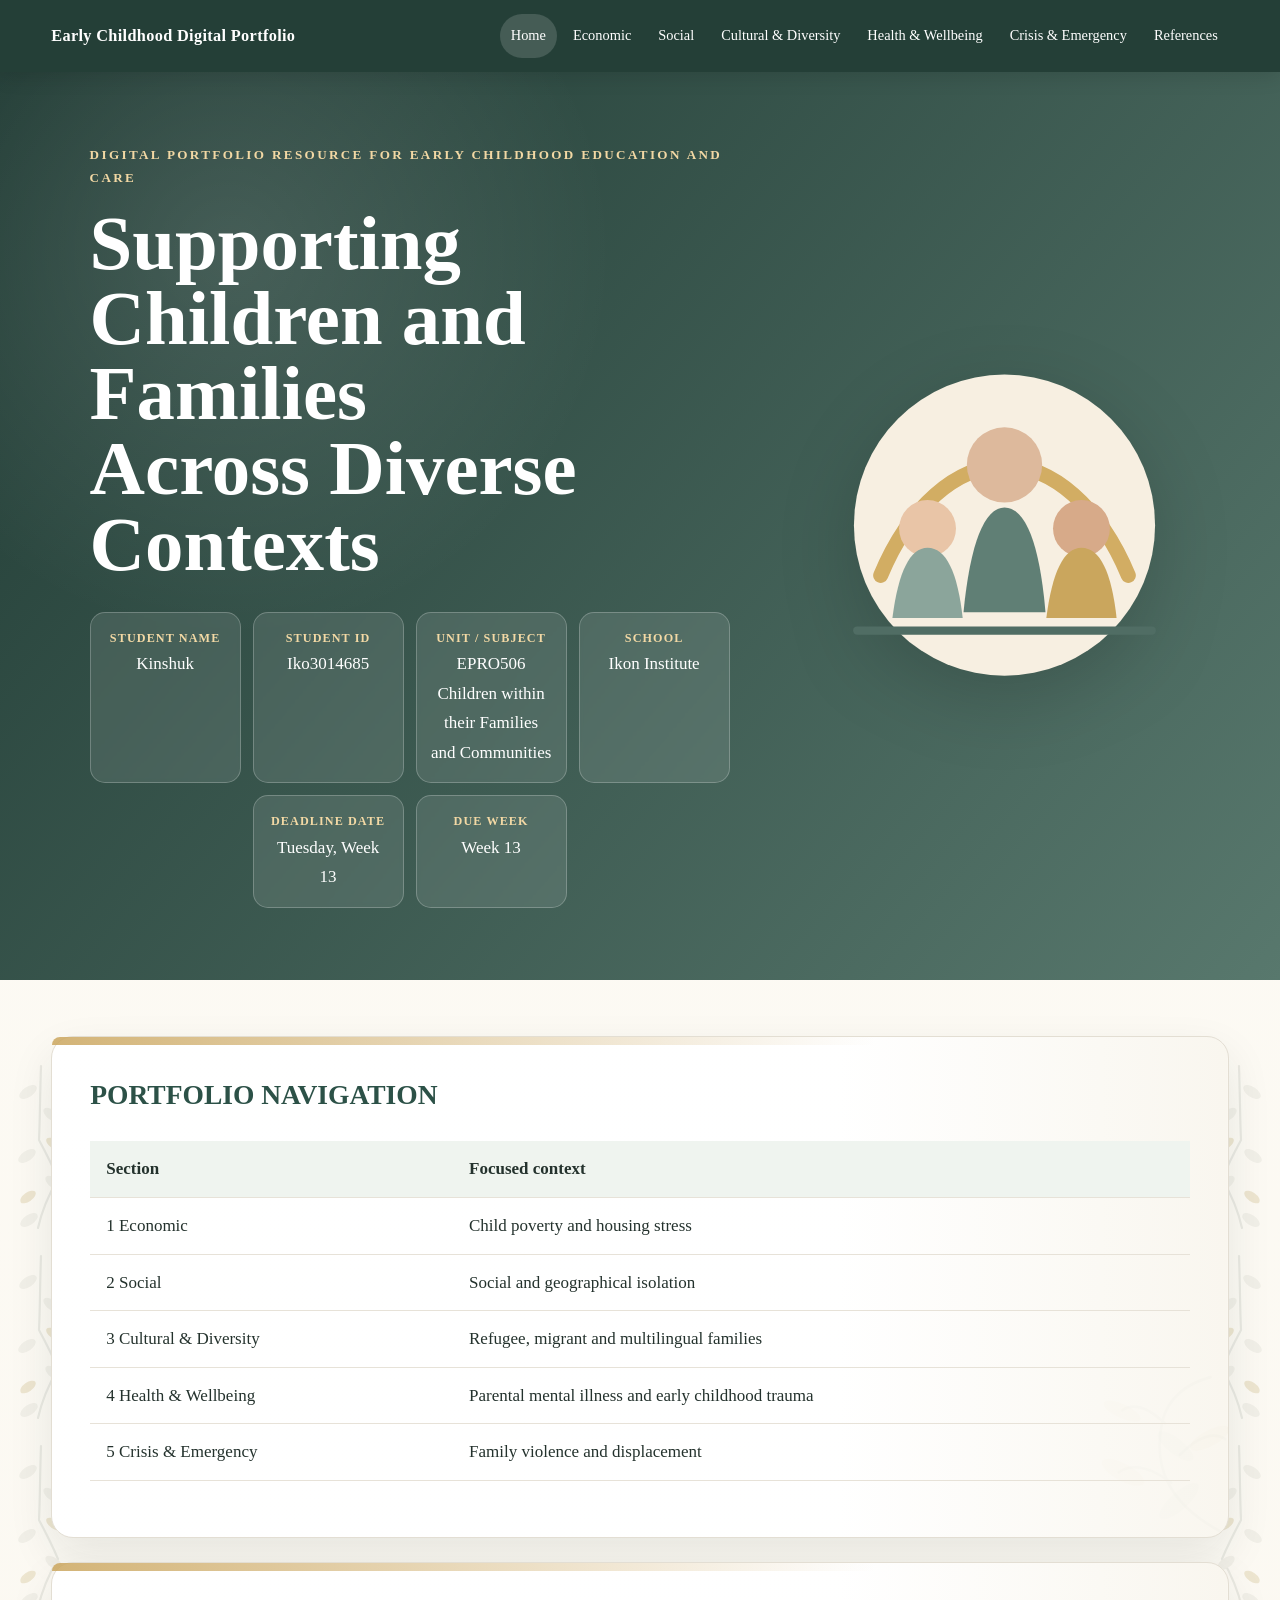
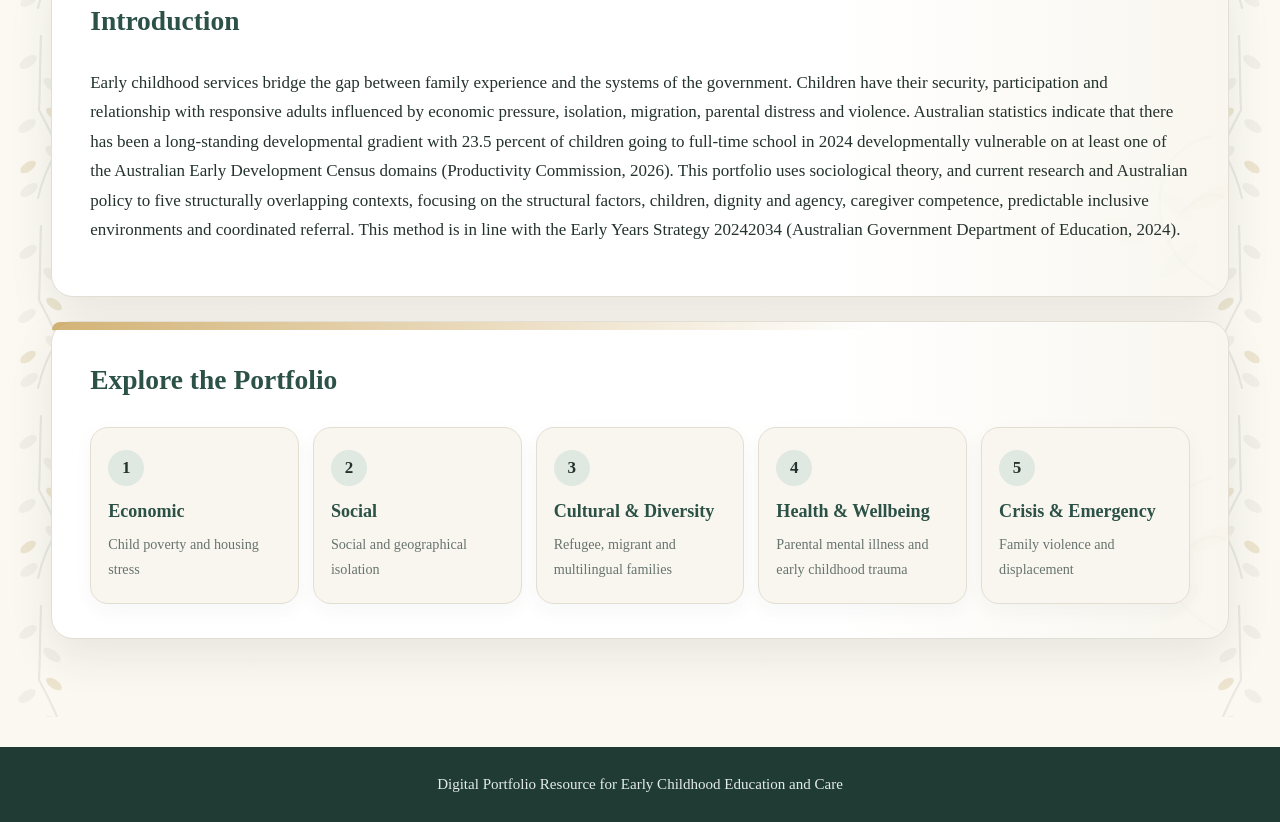
==== commit 9e8020a8: "Add student and course details to home page" ====
--- a/index.html
+++ b/index.html
@@ -1,10 +1,10 @@
-<!doctype html><html lang="en"><head><meta charset="utf-8"><meta name="viewport" content="width=device-width,initial-scale=1"><title>Supporting Children and Families Across Diverse Contexts</title><link rel="stylesheet" href="portfolio-v9.css?v=10"></head><body>
+<!doctype html><html lang="en"><head><meta charset="utf-8"><meta name="viewport" content="width=device-width,initial-scale=1"><title>Supporting Children and Families Across Diverse Contexts</title><link rel="stylesheet" href="portfolio-v9.css?v=11"></head><body>
 <nav><div class="brand">Early Childhood Digital Portfolio</div><div class="links">
 <a class="active" href="index.html">Home</a><a href="economic.html">Economic</a><a href="social.html">Social</a>
 <a href="cultural.html">Cultural &amp; Diversity</a><a href="health.html">Health &amp; Wellbeing</a>
 <a href="crisis.html">Crisis &amp; Emergency</a><a href="references.html">References</a></div></nav>
 <header class="home-hero"><div class="hero-inner"><div class="hero-kicker">Digital Portfolio Resource for Early Childhood Education and Care</div><h1>Supporting Children and Families<br>Across Diverse Contexts</h1>
-<div class="details"><div class="detail"><b>Student Name</b>[Student Name]</div><div class="detail"><b>Student ID</b>[Student ID]</div><div class="detail"><b>Unit / Subject</b>[Unit Code and Title]</div><div class="detail"><b>Educator</b>[Teacher / Lecturer Name]</div><div class="detail"><b>Deadline Date</b>[Due Date]</div><div class="detail"><b>Due Week</b>[Week Number]</div></div></div></header>
+<div class="details"><div class="detail"><b>Student Name</b>Kinshuk</div><div class="detail"><b>Student ID</b>Iko3014685</div><div class="detail"><b>Unit / Subject</b>EPRO506 Children within their Families and Communities</div><div class="detail"><b>School</b>Ikon Institute</div><div class="detail"><b>Deadline Date</b>Tuesday, Week 13</div><div class="detail"><b>Due Week</b>Week 13</div></div></div></header>
 <main class="home-main"><section class="home-section"><h2>PORTFOLIO NAVIGATION</h2><table class='portfolio-table'><tr><td>Section</td><td>Focused context</td></tr><tr><td>1  Economic</td><td>Child poverty and housing stress</td></tr><tr><td>2  Social</td><td>Social and geographical isolation</td></tr><tr><td>3  Cultural &amp; Diversity</td><td>Refugee, migrant and multilingual families</td></tr><tr><td>4  Health &amp; Wellbeing</td><td>Parental mental illness and early childhood trauma</td></tr><tr><td>5  Crisis &amp; Emergency</td><td>Family violence and displacement</td></tr></table></section>
 <section class="home-section intro"><h2>Introduction</h2><p>Early childhood services bridge the gap between family experience and the systems of the government. Children have their security, participation and relationship with responsive adults influenced by economic pressure, isolation, migration, parental distress and violence. Australian statistics indicate that there has been a long-standing developmental gradient with 23.5 percent of children going to full-time school in 2024 developmentally vulnerable on at least one of the Australian Early Development Census domains (Productivity Commission, 2026). This portfolio uses sociological theory, and current research and Australian policy to five structurally overlapping contexts, focusing on the structural factors, children, dignity and agency, caregiver competence, predictable inclusive environments and coordinated referral. This method is in line with the Early Years Strategy 20242034 (Australian Government Department of Education, 2024).</p></section>
 <section class="home-section"><h2>Explore the Portfolio</h2><div class="context-grid">
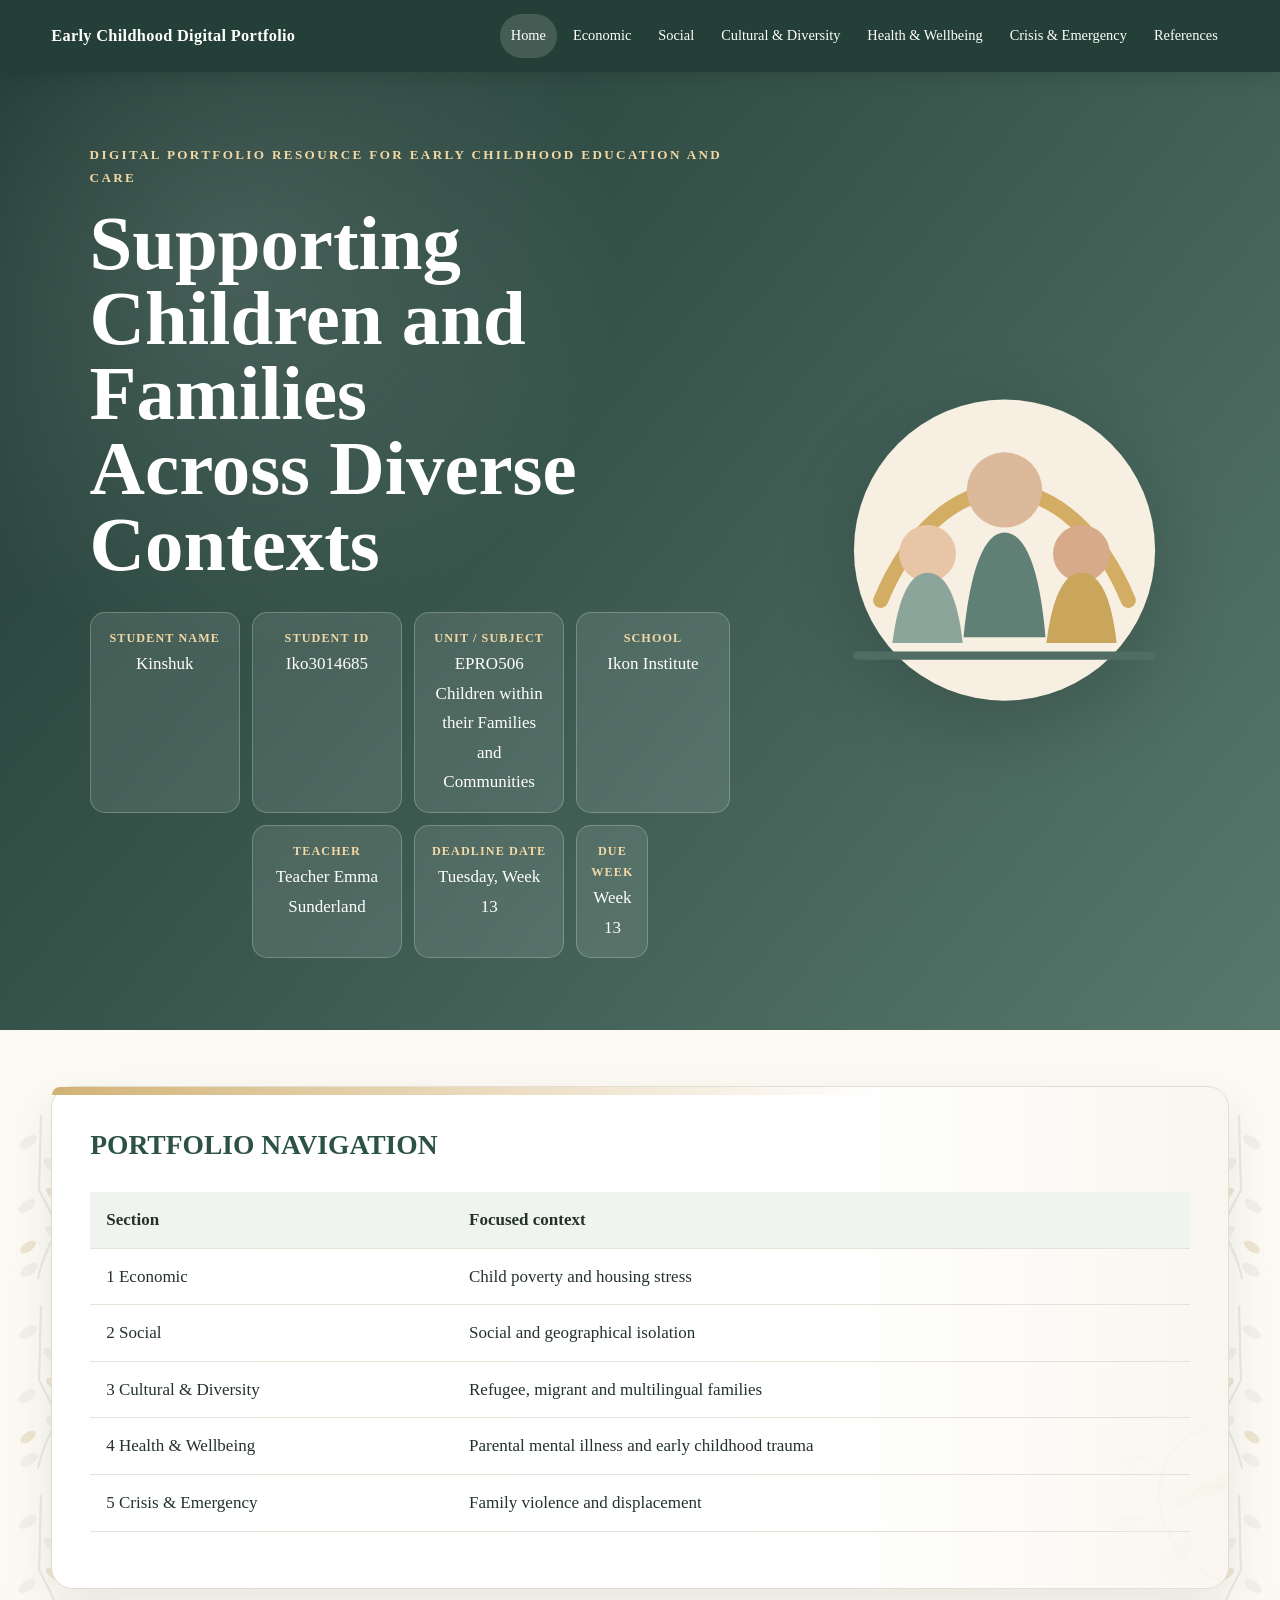
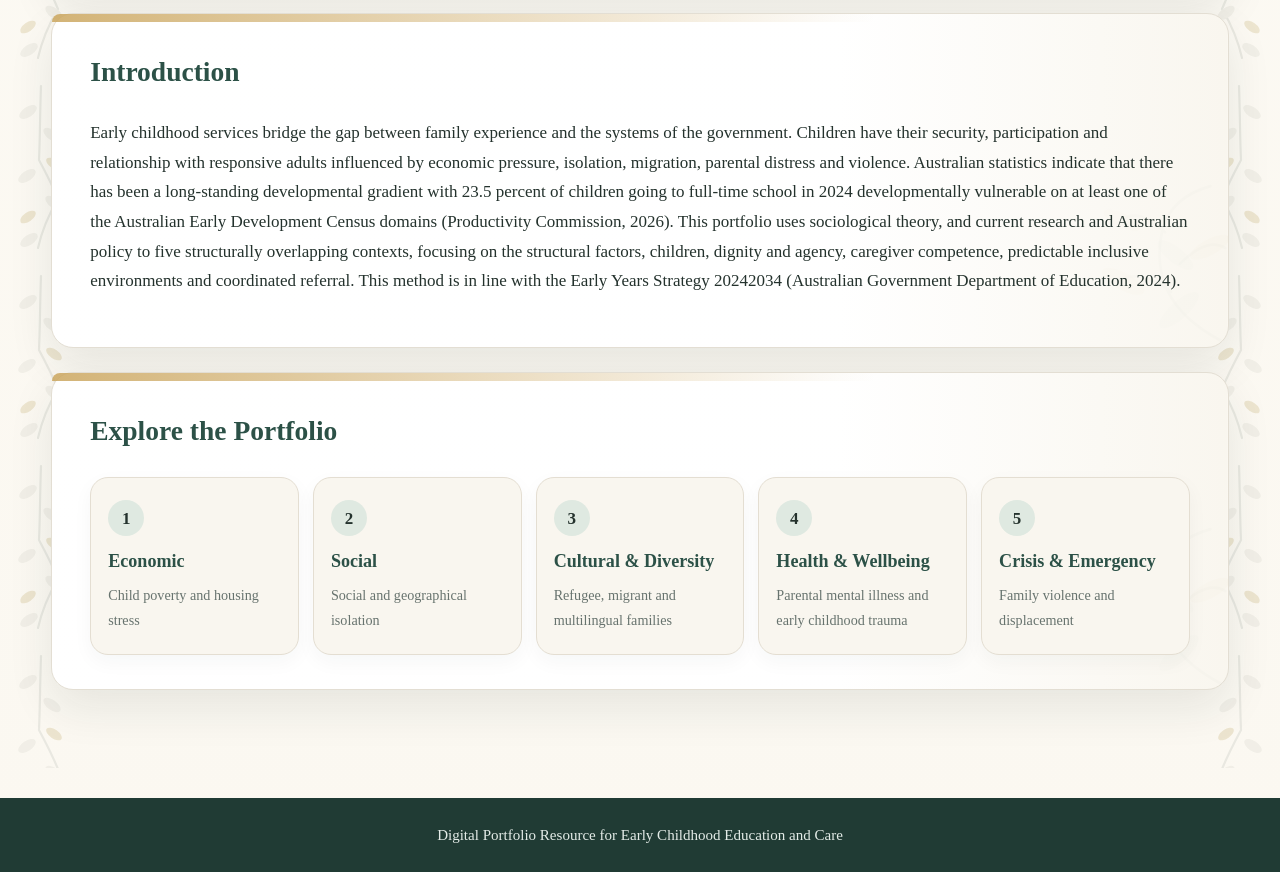
==== commit 7d53bab4: "Add teacher name to home portfolio details" ====
--- a/index.html
+++ b/index.html
@@ -1,10 +1,10 @@
-<!doctype html><html lang="en"><head><meta charset="utf-8"><meta name="viewport" content="width=device-width,initial-scale=1"><title>Supporting Children and Families Across Diverse Contexts</title><link rel="stylesheet" href="portfolio-v9.css?v=11"></head><body>
+<!doctype html><html lang="en"><head><meta charset="utf-8"><meta name="viewport" content="width=device-width,initial-scale=1"><title>Supporting Children and Families Across Diverse Contexts</title><link rel="stylesheet" href="portfolio-v9.css?v=12"></head><body>
 <nav><div class="brand">Early Childhood Digital Portfolio</div><div class="links">
 <a class="active" href="index.html">Home</a><a href="economic.html">Economic</a><a href="social.html">Social</a>
 <a href="cultural.html">Cultural &amp; Diversity</a><a href="health.html">Health &amp; Wellbeing</a>
 <a href="crisis.html">Crisis &amp; Emergency</a><a href="references.html">References</a></div></nav>
 <header class="home-hero"><div class="hero-inner"><div class="hero-kicker">Digital Portfolio Resource for Early Childhood Education and Care</div><h1>Supporting Children and Families<br>Across Diverse Contexts</h1>
-<div class="details"><div class="detail"><b>Student Name</b>Kinshuk</div><div class="detail"><b>Student ID</b>Iko3014685</div><div class="detail"><b>Unit / Subject</b>EPRO506 Children within their Families and Communities</div><div class="detail"><b>School</b>Ikon Institute</div><div class="detail"><b>Deadline Date</b>Tuesday, Week 13</div><div class="detail"><b>Due Week</b>Week 13</div></div></div></header>
+<div class="details"><div class="detail"><b>Student Name</b>Kinshuk</div><div class="detail"><b>Student ID</b>Iko3014685</div><div class="detail"><b>Unit / Subject</b>EPRO506 Children within their Families and Communities</div><div class="detail"><b>School</b>Ikon Institute</div><div class="detail"><b>Teacher</b>Teacher Emma Sunderland</div><div class="detail"><b>Deadline Date</b>Tuesday, Week 13</div><div class="detail"><b>Due Week</b>Week 13</div></div></div></header>
 <main class="home-main"><section class="home-section"><h2>PORTFOLIO NAVIGATION</h2><table class='portfolio-table'><tr><td>Section</td><td>Focused context</td></tr><tr><td>1  Economic</td><td>Child poverty and housing stress</td></tr><tr><td>2  Social</td><td>Social and geographical isolation</td></tr><tr><td>3  Cultural &amp; Diversity</td><td>Refugee, migrant and multilingual families</td></tr><tr><td>4  Health &amp; Wellbeing</td><td>Parental mental illness and early childhood trauma</td></tr><tr><td>5  Crisis &amp; Emergency</td><td>Family violence and displacement</td></tr></table></section>
 <section class="home-section intro"><h2>Introduction</h2><p>Early childhood services bridge the gap between family experience and the systems of the government. Children have their security, participation and relationship with responsive adults influenced by economic pressure, isolation, migration, parental distress and violence. Australian statistics indicate that there has been a long-standing developmental gradient with 23.5 percent of children going to full-time school in 2024 developmentally vulnerable on at least one of the Australian Early Development Census domains (Productivity Commission, 2026). This portfolio uses sociological theory, and current research and Australian policy to five structurally overlapping contexts, focusing on the structural factors, children, dignity and agency, caregiver competence, predictable inclusive environments and coordinated referral. This method is in line with the Early Years Strategy 20242034 (Australian Government Department of Education, 2024).</p></section>
 <section class="home-section"><h2>Explore the Portfolio</h2><div class="context-grid">
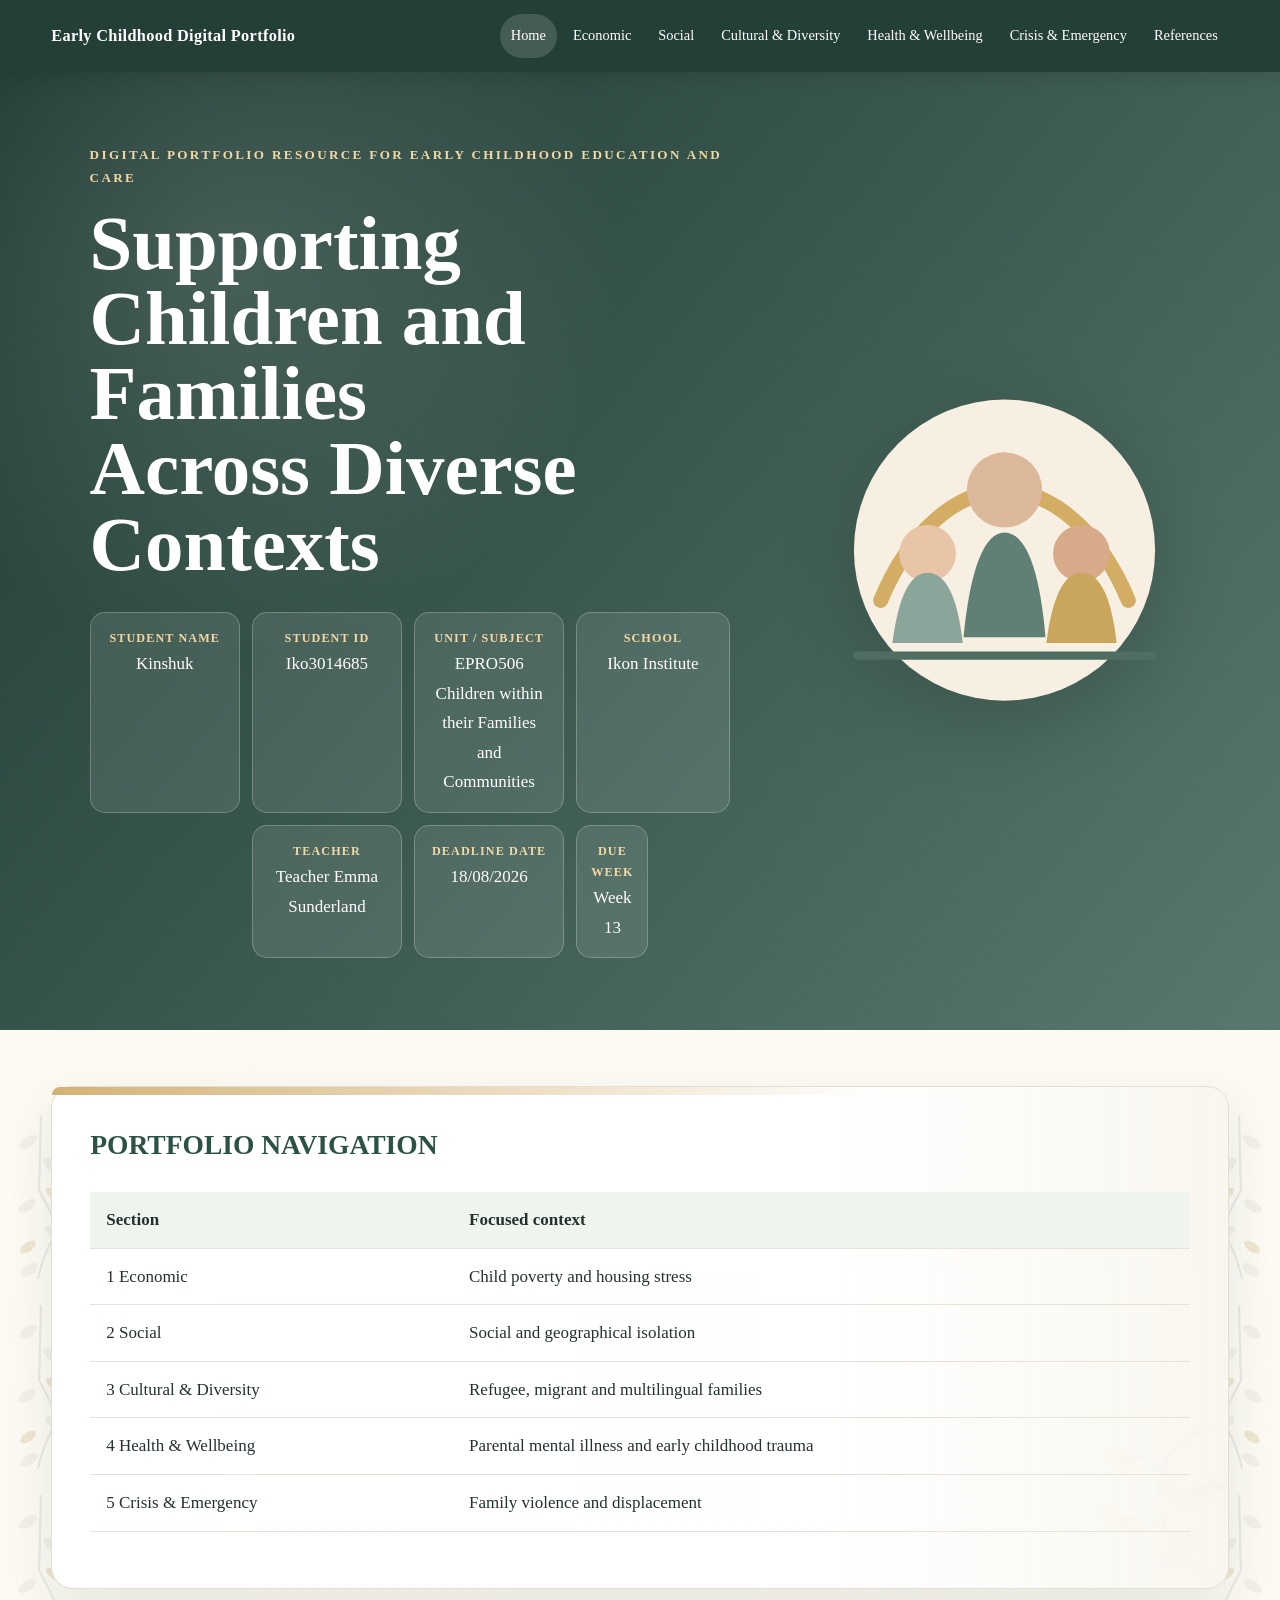
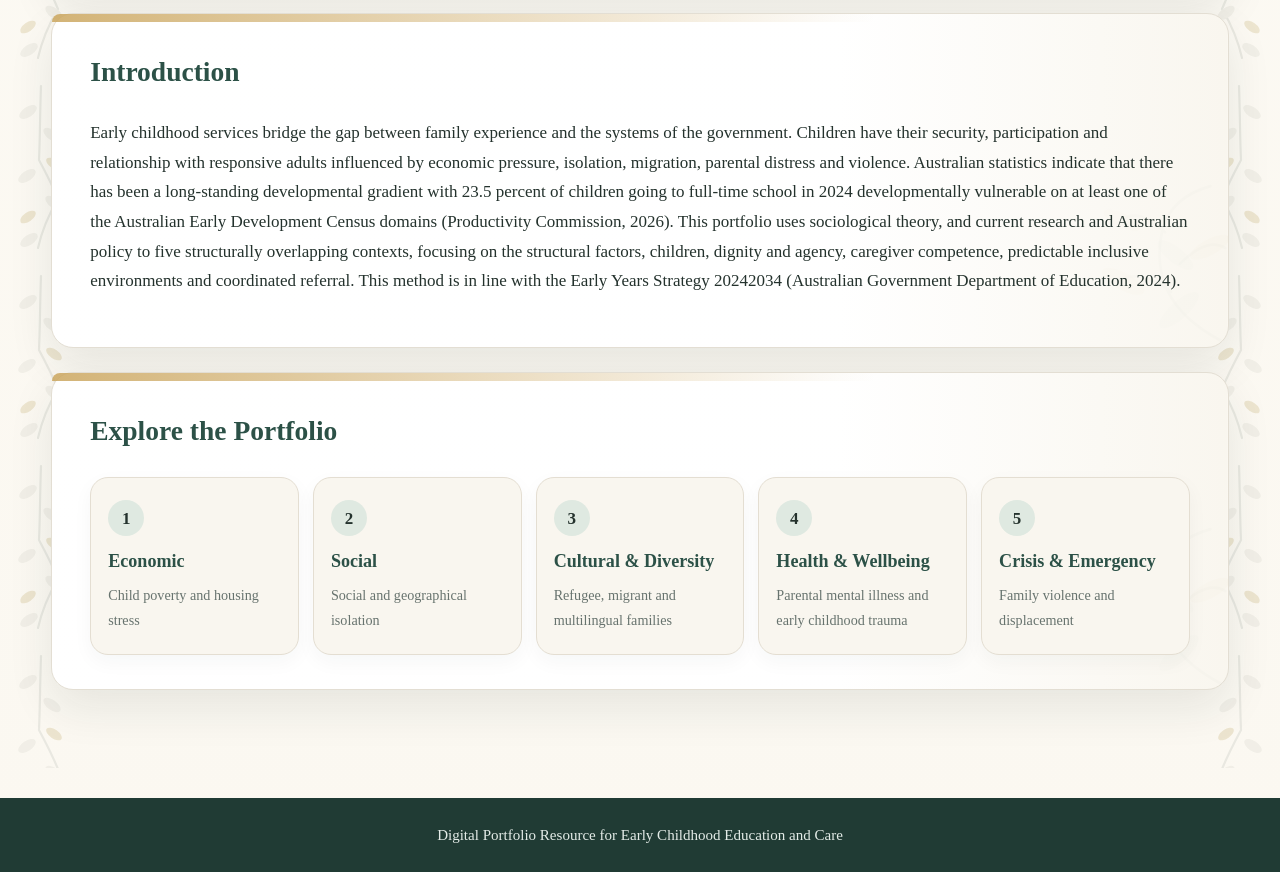
==== commit 482acac3: "Set exact deadline date on home page" ====
--- a/index.html
+++ b/index.html
@@ -1,10 +1,10 @@
-<!doctype html><html lang="en"><head><meta charset="utf-8"><meta name="viewport" content="width=device-width,initial-scale=1"><title>Supporting Children and Families Across Diverse Contexts</title><link rel="stylesheet" href="portfolio-v9.css?v=12"></head><body>
+<!doctype html><html lang="en"><head><meta charset="utf-8"><meta name="viewport" content="width=device-width,initial-scale=1"><title>Supporting Children and Families Across Diverse Contexts</title><link rel="stylesheet" href="portfolio-v9.css?v=13"></head><body>
 <nav><div class="brand">Early Childhood Digital Portfolio</div><div class="links">
 <a class="active" href="index.html">Home</a><a href="economic.html">Economic</a><a href="social.html">Social</a>
 <a href="cultural.html">Cultural &amp; Diversity</a><a href="health.html">Health &amp; Wellbeing</a>
 <a href="crisis.html">Crisis &amp; Emergency</a><a href="references.html">References</a></div></nav>
 <header class="home-hero"><div class="hero-inner"><div class="hero-kicker">Digital Portfolio Resource for Early Childhood Education and Care</div><h1>Supporting Children and Families<br>Across Diverse Contexts</h1>
-<div class="details"><div class="detail"><b>Student Name</b>Kinshuk</div><div class="detail"><b>Student ID</b>Iko3014685</div><div class="detail"><b>Unit / Subject</b>EPRO506 Children within their Families and Communities</div><div class="detail"><b>School</b>Ikon Institute</div><div class="detail"><b>Teacher</b>Teacher Emma Sunderland</div><div class="detail"><b>Deadline Date</b>Tuesday, Week 13</div><div class="detail"><b>Due Week</b>Week 13</div></div></div></header>
+<div class="details"><div class="detail"><b>Student Name</b>Kinshuk</div><div class="detail"><b>Student ID</b>Iko3014685</div><div class="detail"><b>Unit / Subject</b>EPRO506 Children within their Families and Communities</div><div class="detail"><b>School</b>Ikon Institute</div><div class="detail"><b>Teacher</b>Teacher Emma Sunderland</div><div class="detail"><b>Deadline Date</b>18/08/2026</div><div class="detail"><b>Due Week</b>Week 13</div></div></div></header>
 <main class="home-main"><section class="home-section"><h2>PORTFOLIO NAVIGATION</h2><table class='portfolio-table'><tr><td>Section</td><td>Focused context</td></tr><tr><td>1  Economic</td><td>Child poverty and housing stress</td></tr><tr><td>2  Social</td><td>Social and geographical isolation</td></tr><tr><td>3  Cultural &amp; Diversity</td><td>Refugee, migrant and multilingual families</td></tr><tr><td>4  Health &amp; Wellbeing</td><td>Parental mental illness and early childhood trauma</td></tr><tr><td>5  Crisis &amp; Emergency</td><td>Family violence and displacement</td></tr></table></section>
 <section class="home-section intro"><h2>Introduction</h2><p>Early childhood services bridge the gap between family experience and the systems of the government. Children have their security, participation and relationship with responsive adults influenced by economic pressure, isolation, migration, parental distress and violence. Australian statistics indicate that there has been a long-standing developmental gradient with 23.5 percent of children going to full-time school in 2024 developmentally vulnerable on at least one of the Australian Early Development Census domains (Productivity Commission, 2026). This portfolio uses sociological theory, and current research and Australian policy to five structurally overlapping contexts, focusing on the structural factors, children, dignity and agency, caregiver competence, predictable inclusive environments and coordinated referral. This method is in line with the Early Years Strategy 20242034 (Australian Government Department of Education, 2024).</p></section>
 <section class="home-section"><h2>Explore the Portfolio</h2><div class="context-grid">
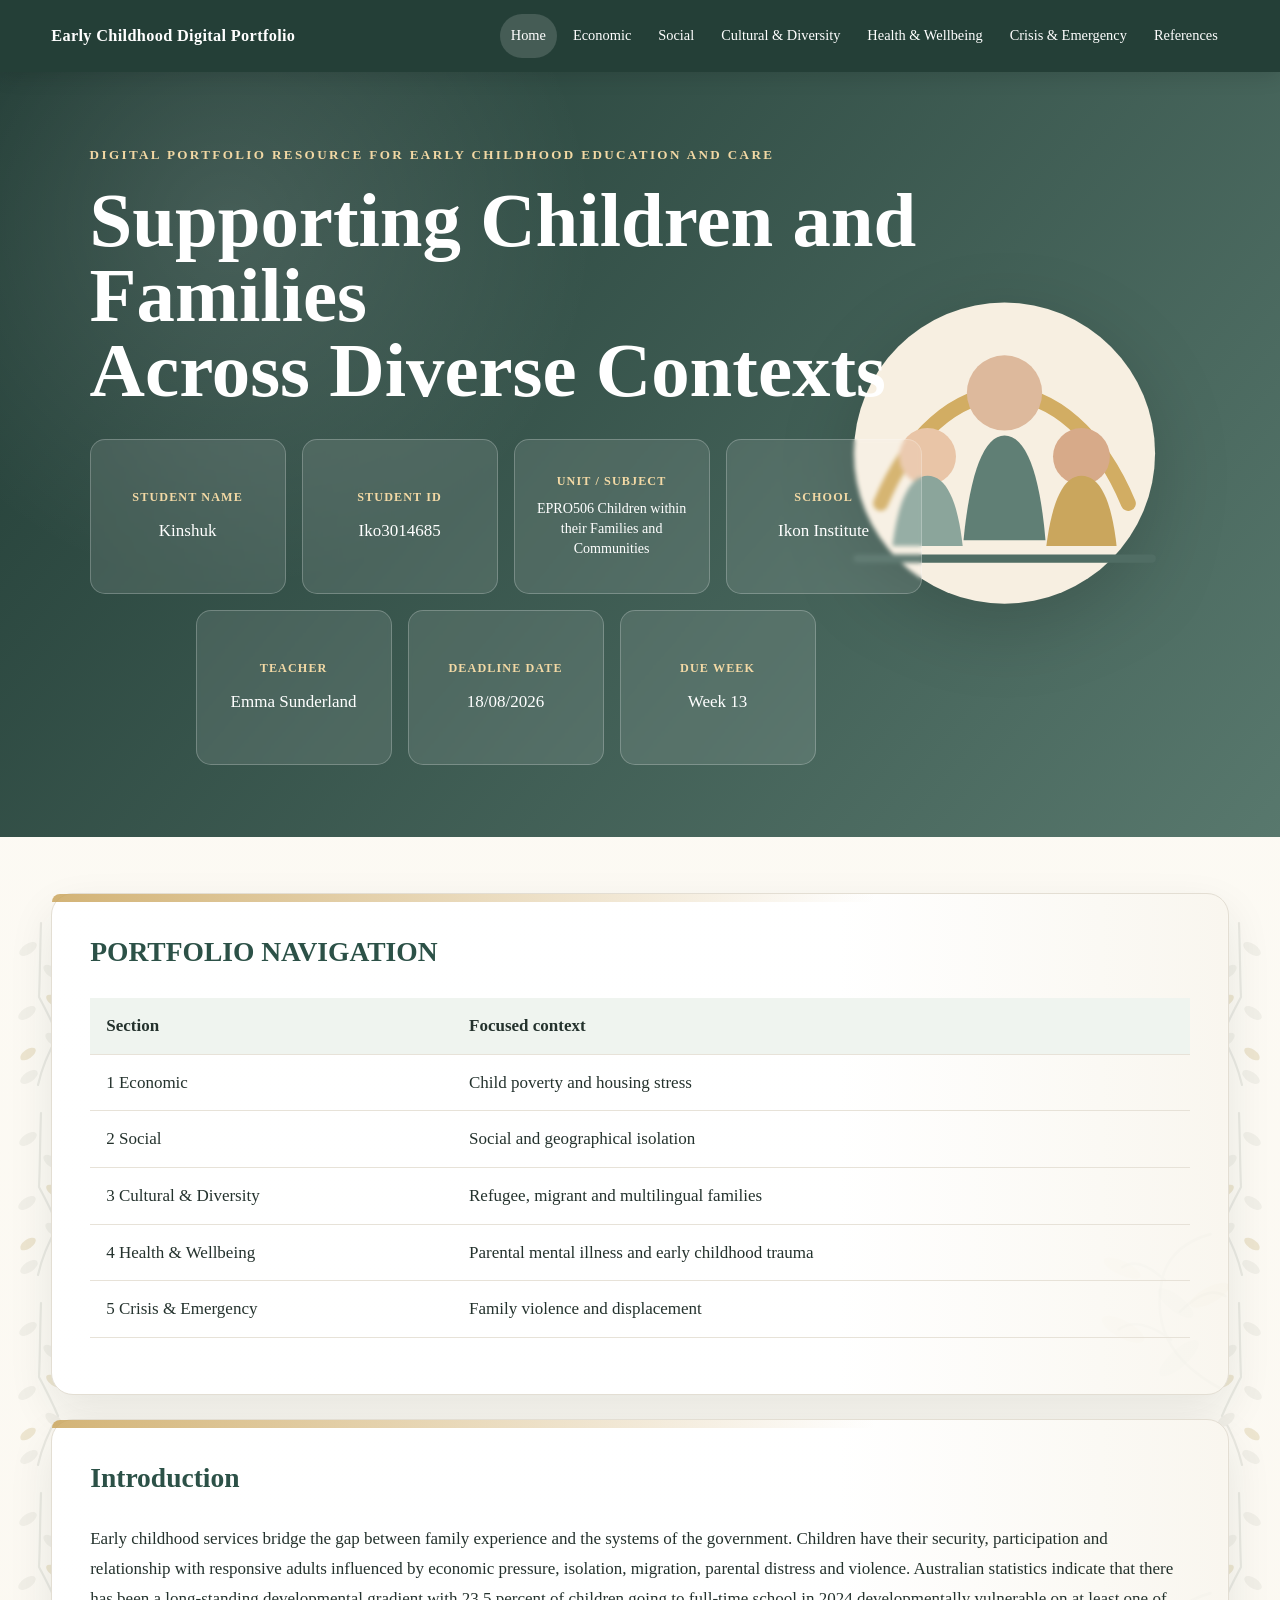
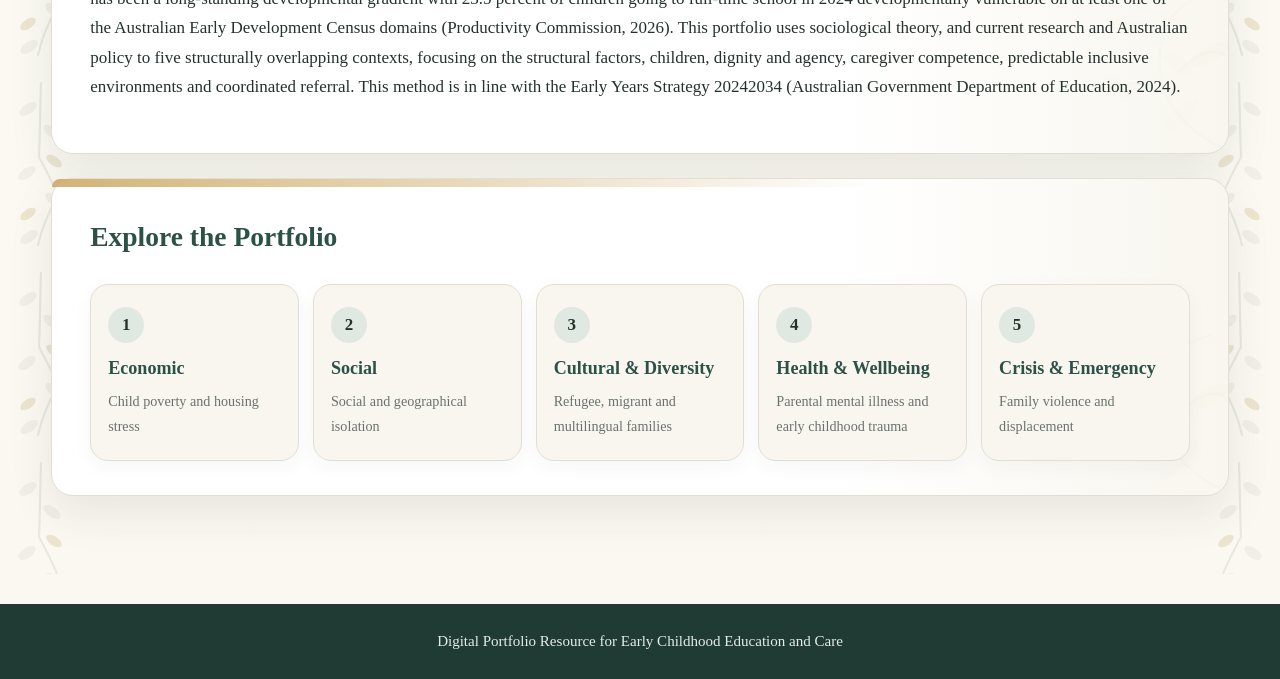
==== commit dc00ee9f: "Fix teacher name and refresh home card layout" ====
--- a/index.html
+++ b/index.html
@@ -1,10 +1,10 @@
-<!doctype html><html lang="en"><head><meta charset="utf-8"><meta name="viewport" content="width=device-width,initial-scale=1"><title>Supporting Children and Families Across Diverse Contexts</title><link rel="stylesheet" href="portfolio-v9.css?v=13"></head><body>
+<!doctype html><html lang="en"><head><meta charset="utf-8"><meta name="viewport" content="width=device-width,initial-scale=1"><title>Supporting Children and Families Across Diverse Contexts</title><link rel="stylesheet" href="portfolio-v9.css?v=16"></head><body>
 <nav><div class="brand">Early Childhood Digital Portfolio</div><div class="links">
 <a class="active" href="index.html">Home</a><a href="economic.html">Economic</a><a href="social.html">Social</a>
 <a href="cultural.html">Cultural &amp; Diversity</a><a href="health.html">Health &amp; Wellbeing</a>
 <a href="crisis.html">Crisis &amp; Emergency</a><a href="references.html">References</a></div></nav>
 <header class="home-hero"><div class="hero-inner"><div class="hero-kicker">Digital Portfolio Resource for Early Childhood Education and Care</div><h1>Supporting Children and Families<br>Across Diverse Contexts</h1>
-<div class="details"><div class="detail"><b>Student Name</b>Kinshuk</div><div class="detail"><b>Student ID</b>Iko3014685</div><div class="detail"><b>Unit / Subject</b>EPRO506 Children within their Families and Communities</div><div class="detail"><b>School</b>Ikon Institute</div><div class="detail"><b>Teacher</b>Teacher Emma Sunderland</div><div class="detail"><b>Deadline Date</b>18/08/2026</div><div class="detail"><b>Due Week</b>Week 13</div></div></div></header>
+<div class="details"><div class="detail"><b>Student Name</b>Kinshuk</div><div class="detail"><b>Student ID</b>Iko3014685</div><div class="detail"><b>Unit / Subject</b>EPRO506 Children within their Families and Communities</div><div class="detail"><b>School</b>Ikon Institute</div><div class="detail"><b>Teacher</b>Emma Sunderland</div><div class="detail"><b>Deadline Date</b>18/08/2026</div><div class="detail"><b>Due Week</b>Week 13</div></div></div></header>
 <main class="home-main"><section class="home-section"><h2>PORTFOLIO NAVIGATION</h2><table class='portfolio-table'><tr><td>Section</td><td>Focused context</td></tr><tr><td>1  Economic</td><td>Child poverty and housing stress</td></tr><tr><td>2  Social</td><td>Social and geographical isolation</td></tr><tr><td>3  Cultural &amp; Diversity</td><td>Refugee, migrant and multilingual families</td></tr><tr><td>4  Health &amp; Wellbeing</td><td>Parental mental illness and early childhood trauma</td></tr><tr><td>5  Crisis &amp; Emergency</td><td>Family violence and displacement</td></tr></table></section>
 <section class="home-section intro"><h2>Introduction</h2><p>Early childhood services bridge the gap between family experience and the systems of the government. Children have their security, participation and relationship with responsive adults influenced by economic pressure, isolation, migration, parental distress and violence. Australian statistics indicate that there has been a long-standing developmental gradient with 23.5 percent of children going to full-time school in 2024 developmentally vulnerable on at least one of the Australian Early Development Census domains (Productivity Commission, 2026). This portfolio uses sociological theory, and current research and Australian policy to five structurally overlapping contexts, focusing on the structural factors, children, dignity and agency, caregiver competence, predictable inclusive environments and coordinated referral. This method is in line with the Early Years Strategy 20242034 (Australian Government Department of Education, 2024).</p></section>
 <section class="home-section"><h2>Explore the Portfolio</h2><div class="context-grid">
--- a/portfolio-v9.css
+++ b/portfolio-v9.css
@@ -34,6 +34,45 @@
 }
 .portfolio-page>*,.reference-page>*,.home-main>*{position:relative;z-index:1}
 
+/* Home details: exact equal sizing, 4 cards first row and 3 centered second row */
+.home-hero{padding-right:28%!important}
+.home-hero .hero-inner{max-width:1080px!important;width:100%!important}
+.details{
+  display:grid!important;
+  grid-template-columns:repeat(8,minmax(0,1fr))!important;
+  gap:16px!important;
+  width:min(100%,1000px)!important;
+  margin:30px auto 0!important;
+}
+.details .detail{
+  grid-column:span 2!important;
+  width:auto!important;
+  min-width:0!important;
+  max-width:none!important;
+  height:155px!important;
+  min-height:155px!important;
+  display:flex!important;
+  flex-direction:column!important;
+  align-items:center!important;
+  justify-content:center!important;
+  padding:18px 16px!important;
+  text-align:center!important;
+  overflow-wrap:normal!important;
+  word-break:normal!important;
+}
+.details .detail:nth-child(5){grid-column:2/span 2!important}
+.details .detail:nth-child(6){grid-column:4/span 2!important}
+.details .detail:nth-child(7){grid-column:6/span 2!important}
+.details .detail:nth-child(3){font-size:.88rem!important;line-height:1.42!important}
+.details .detail b{margin-bottom:8px!important}
+
+@media(max-width:1100px){
+  .home-hero{padding-right:7vw!important;padding-bottom:390px!important}
+  .details{grid-template-columns:repeat(6,minmax(0,1fr))!important;max-width:760px!important}
+  .details .detail{grid-column:span 2!important}
+  .details .detail:nth-child(5),.details .detail:nth-child(6),.details .detail:nth-child(7){grid-column:span 2!important}
+}
+
 @media(max-width:900px){
   .portfolio-page::before,.portfolio-page::after,.reference-page::before,.reference-page::after,.home-main::before,.home-main::after{
     width:34px!important;
@@ -42,4 +81,15 @@
   }
   .portfolio-page::before,.reference-page::before,.home-main::before{left:-17px!important}
   .portfolio-page::after,.reference-page::after,.home-main::after{right:-17px!important}
+  .details{grid-template-columns:repeat(2,minmax(0,1fr))!important;max-width:560px!important}
+  .details .detail,.details .detail:nth-child(5),.details .detail:nth-child(6),.details .detail:nth-child(7){grid-column:span 1!important}
 }
+
+@media(max-width:560px){
+  .details{grid-template-columns:1fr!important;max-width:100%!important}
+  .details .detail,.details .detail:nth-child(5),.details .detail:nth-child(6),.details .detail:nth-child(7){
+    grid-column:1!important;
+    height:auto!important;
+    min-height:120px!important;
+  }
+}
